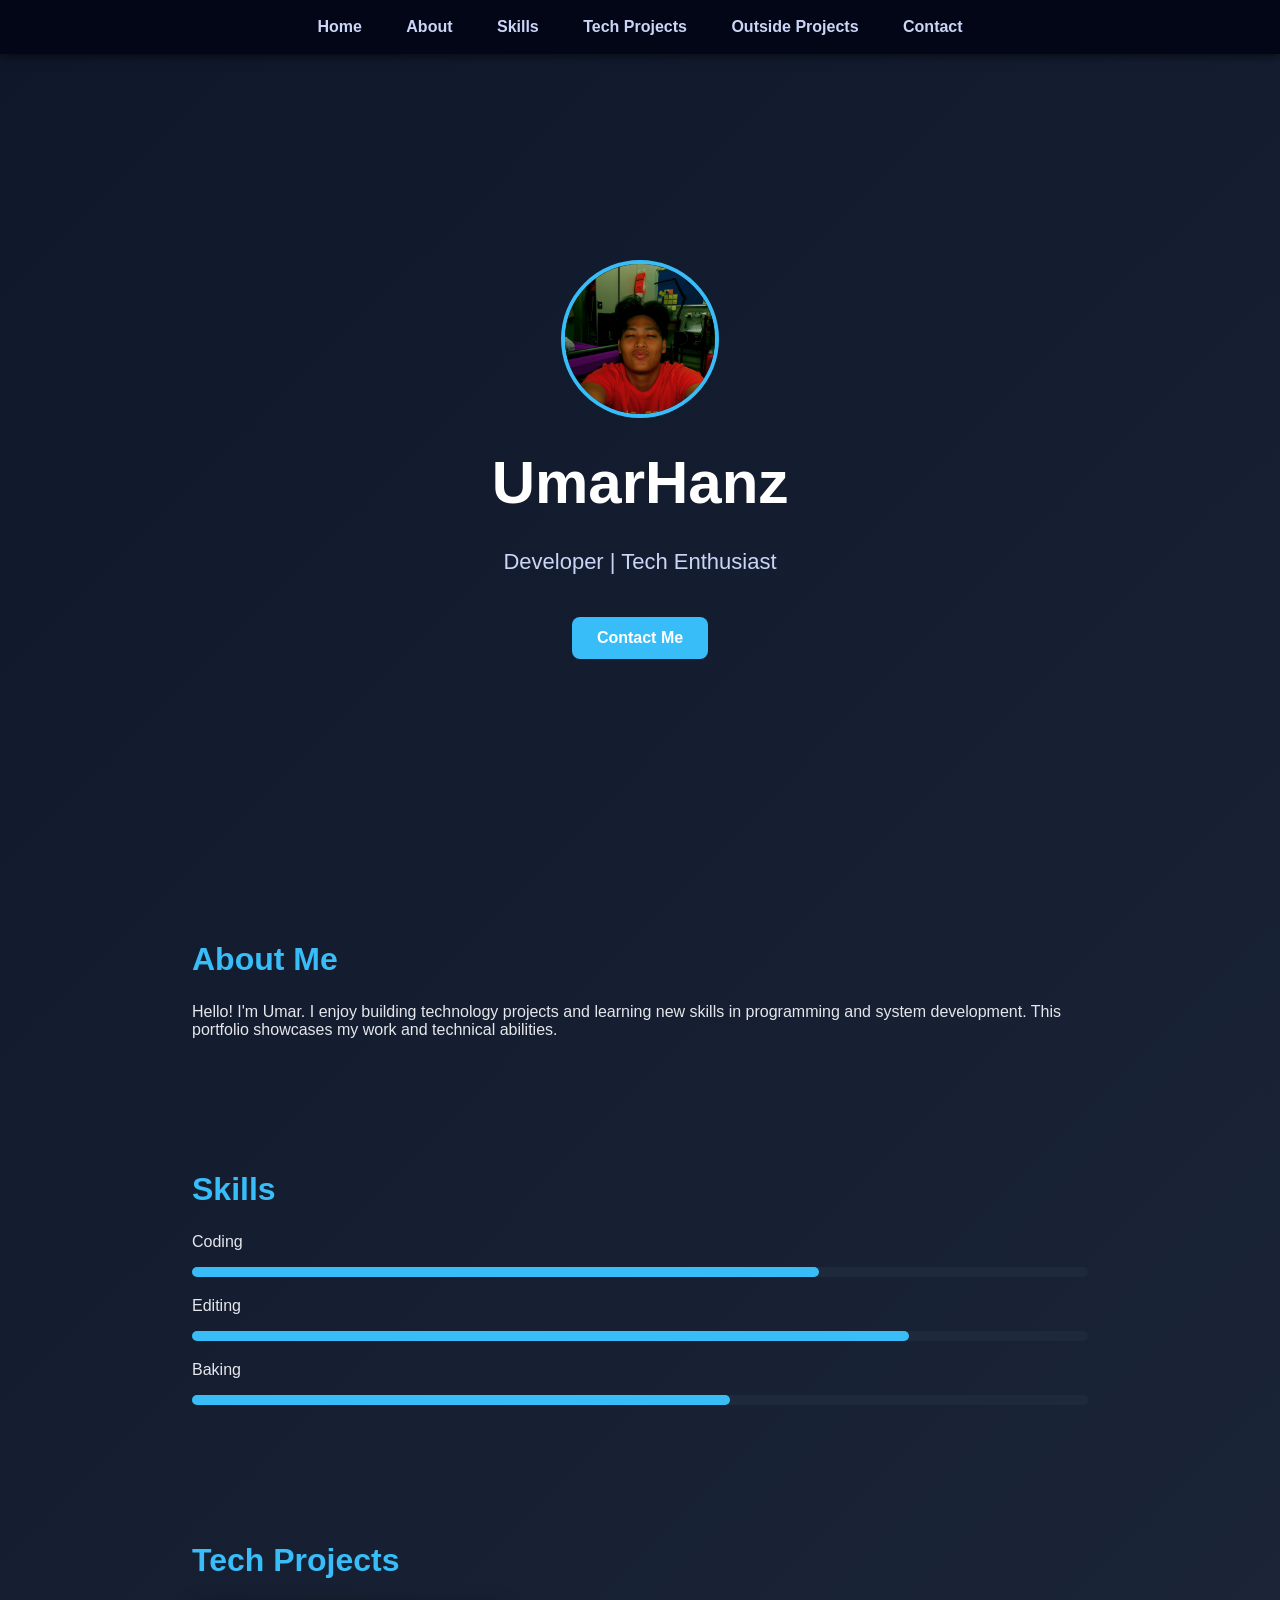
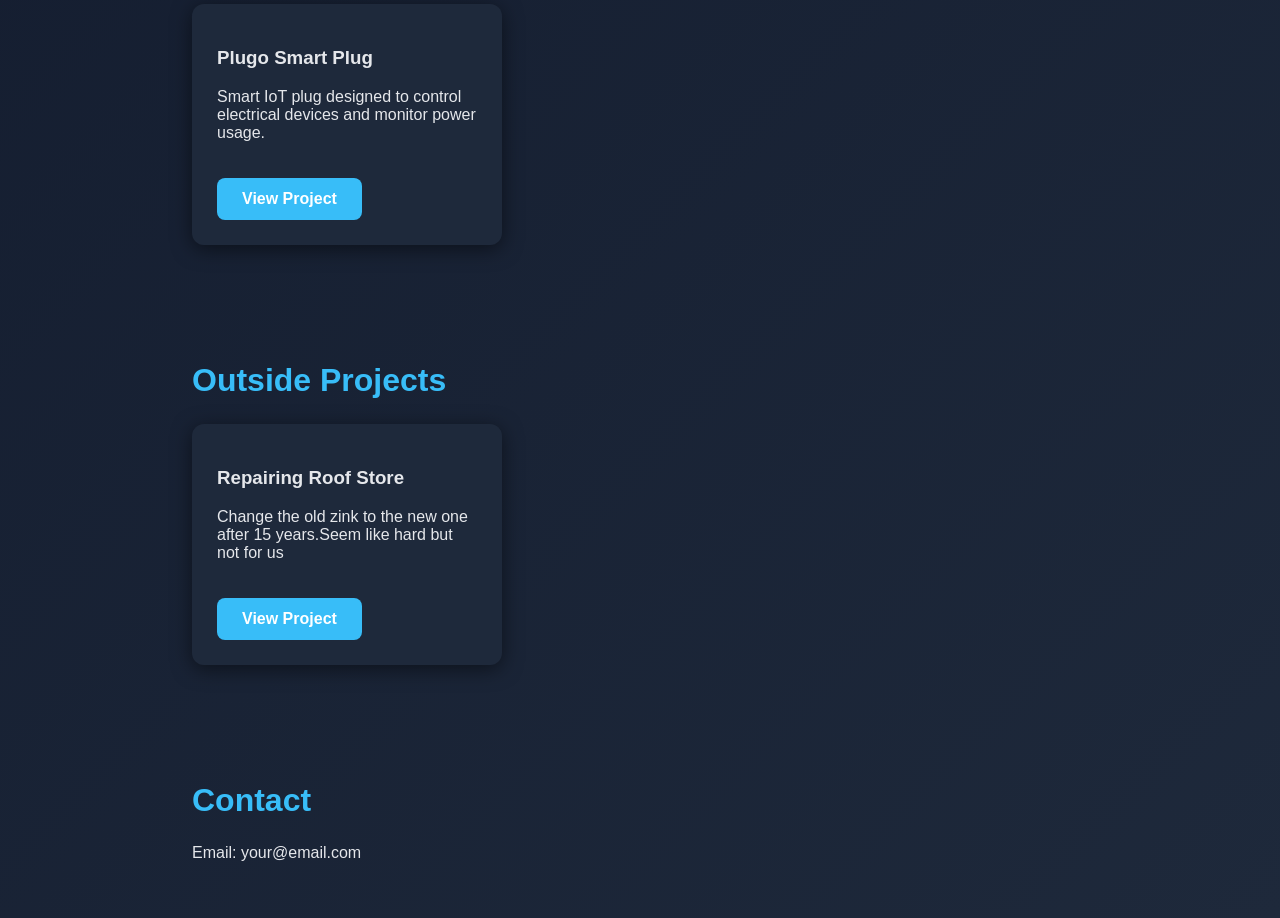
==== public/index.html @ e517ce4e "Fixed public" ====
<!DOCTYPE html>
<html>

<head>

<title>UmarHanz Portfolio</title>
<link rel="stylesheet" href="style.css">

</head>

<body>

<nav>
<a href="#home">Home</a>
<a href="#about">About</a>
<a href="#skills">Skills</a>
<a href="#tech-projects">Tech Projects</a>
<a href="#outside-projects">Outside Projects</a>
<a href="#contact">Contact</a>
</nav>


<header id="home">

<img src="profile1.jpg" class="profile-pic">

<h1>UmarHanz</h1>

<p>Developer | Tech Enthusiast</p>

<a href="#contact" class="btn">Contact Me</a>

</header>


<section id="about">

<h2>About Me</h2>

<p>
Hello! I'm Umar. I enjoy building technology projects and learning new skills in programming and system development. This portfolio showcases my work and technical abilities.
</p>

</section>


<section id="skills">

<h2>Skills</h2>

<p>Coding</p>
<div class="skill-bar">
<div class="skill-level" style="width:70%"></div>
</div>

<p>Editing</p>
<div class="skill-bar">
<div class="skill-level" style="width:80%"></div>
</div>

<p>Baking</p>
<div class="skill-bar">
<div class="skill-level" style="width:60%"></div>
</div>

</section>


<section id="tech-projects">

<h2>Tech Projects</h2>

<div class="projects-container">

<div class="project-card">

<h3>Plugo Smart Plug</h3>

<p>Smart IoT plug designed to control electrical devices and monitor power usage.</p>

<a href="techproject1.html" class="btn">View Project</a>

</section>

<section id="outside-projects">

<h2>Outside Projects</h2>

<div class="projects-container">

<div class="project-card">

<h3>Repairing Roof Store</h3>

<p>Change the old zink to the new one after 15 years.Seem like hard but not for us</p>

<a href="outsideproject1.html" class="btn">View Project</a>

</div>

</div>

</section>


<section id="contact">

<h2>Contact</h2>

<p>Email: your@email.com</p>

</section>

</body>

</html>
---- public/style.css ----
```css
/* Smooth scrolling */

html{
scroll-behavior:smooth;
}

/* General layout */

body{
margin:0;
font-family:Arial, Helvetica, sans-serif;
background: linear-gradient(135deg, #0f172a, #1e293b);
color:#e5e7eb;
overflow-x:hidden;
}

/* Floating background */

.bg-animation{
position:fixed;
top:0;
left:0;
width:100%;
height:100%;
overflow:hidden;
z-index:-1;
}

.bg-animation span{
position:absolute;
display:block;
width:200px;
height:200px;
background:rgba(56,189,248,0.08);
border-radius:50%;
animation:float 20s linear infinite;
}

@keyframes float{
0%{
transform:translateY(0) rotate(0deg);
}
100%{
transform:translateY(-1000px) rotate(360deg);
}
}

/* Navigation */

nav{
background:#020617;
padding:18px;
position:sticky;
top:0;
text-align:center;
box-shadow:0 2px 10px rgba(0,0,0,0.6);
}

nav a{
margin:20px;
text-decoration:none;
color:#cbd5f5;
font-weight:bold;
font-size:16px;
}

nav a:hover{
color:#38bdf8;
}

/* Hero Section (NO IMAGE NOW) */

header{
height:90vh;
display:flex;
flex-direction:column;
justify-content:center;
align-items:center;
text-align:center;
color:white;
}

/* Profile image */

.profile-pic{
width:150px;
height:150px;
border-radius:50%;
object-fit:cover;
border:4px solid #38bdf8;
margin-bottom:20px;
}

/* Title */

header h1{
font-size:60px;
margin:10px;
}

header p{
font-size:22px;
color:#cbd5f5;
}

/* Buttons */

.btn{
display:inline-block;
margin-top:20px;
padding:12px 25px;
background:#38bdf8;
color:white;
text-decoration:none;
border-radius:8px;
font-weight:bold;
transition:0.3s;
}

.btn:hover{
background:#0284c7;
transform:translateY(-2px);
}

/* Sections */

section{
padding:40px 15%;
margin-top:10px;
}

/* Section titles */

h2{
margin-bottom:25px;
font-size:32px;
color:#38bdf8;
}

/* Skills */

.skill-bar{
background:#1e293b;
height:10px;
border-radius:5px;
margin-bottom:20px;
}

.skill-level{
background:#38bdf8;
height:10px;
border-radius:5px;
}

/* Project container */

.projects-container{
display:flex;
gap:20px;
flex-wrap:wrap;
}

/* Project cards */

.project-card{
background:#1e293b;
padding:25px;
border-radius:12px;
width:260px;
box-shadow:0 4px 20px rgba(0,0,0,0.5);
transition:0.3s;
}

.project-card:hover{
transform:translateY(-8px);
box-shadow:0 8px 30px rgba(0,0,0,0.7);
}

/* Gallery */

.gallery-container{
display:grid;
grid-template-columns:repeat(auto-fit,minmax(200px,1fr));
gap:20px;
}

.gallery-container img{
width:100%;
border-radius:10px;
box-shadow:0 4px 20px rgba(0,0,0,0.5);
transition:0.3s;
}

.gallery-container img:hover{
transform:scale(1.05);
}

/* Footer */

footer{
text-align:center;
padding:30px;
background:#020617;
color:#94a3b8;
margin-top:40px;
}
```
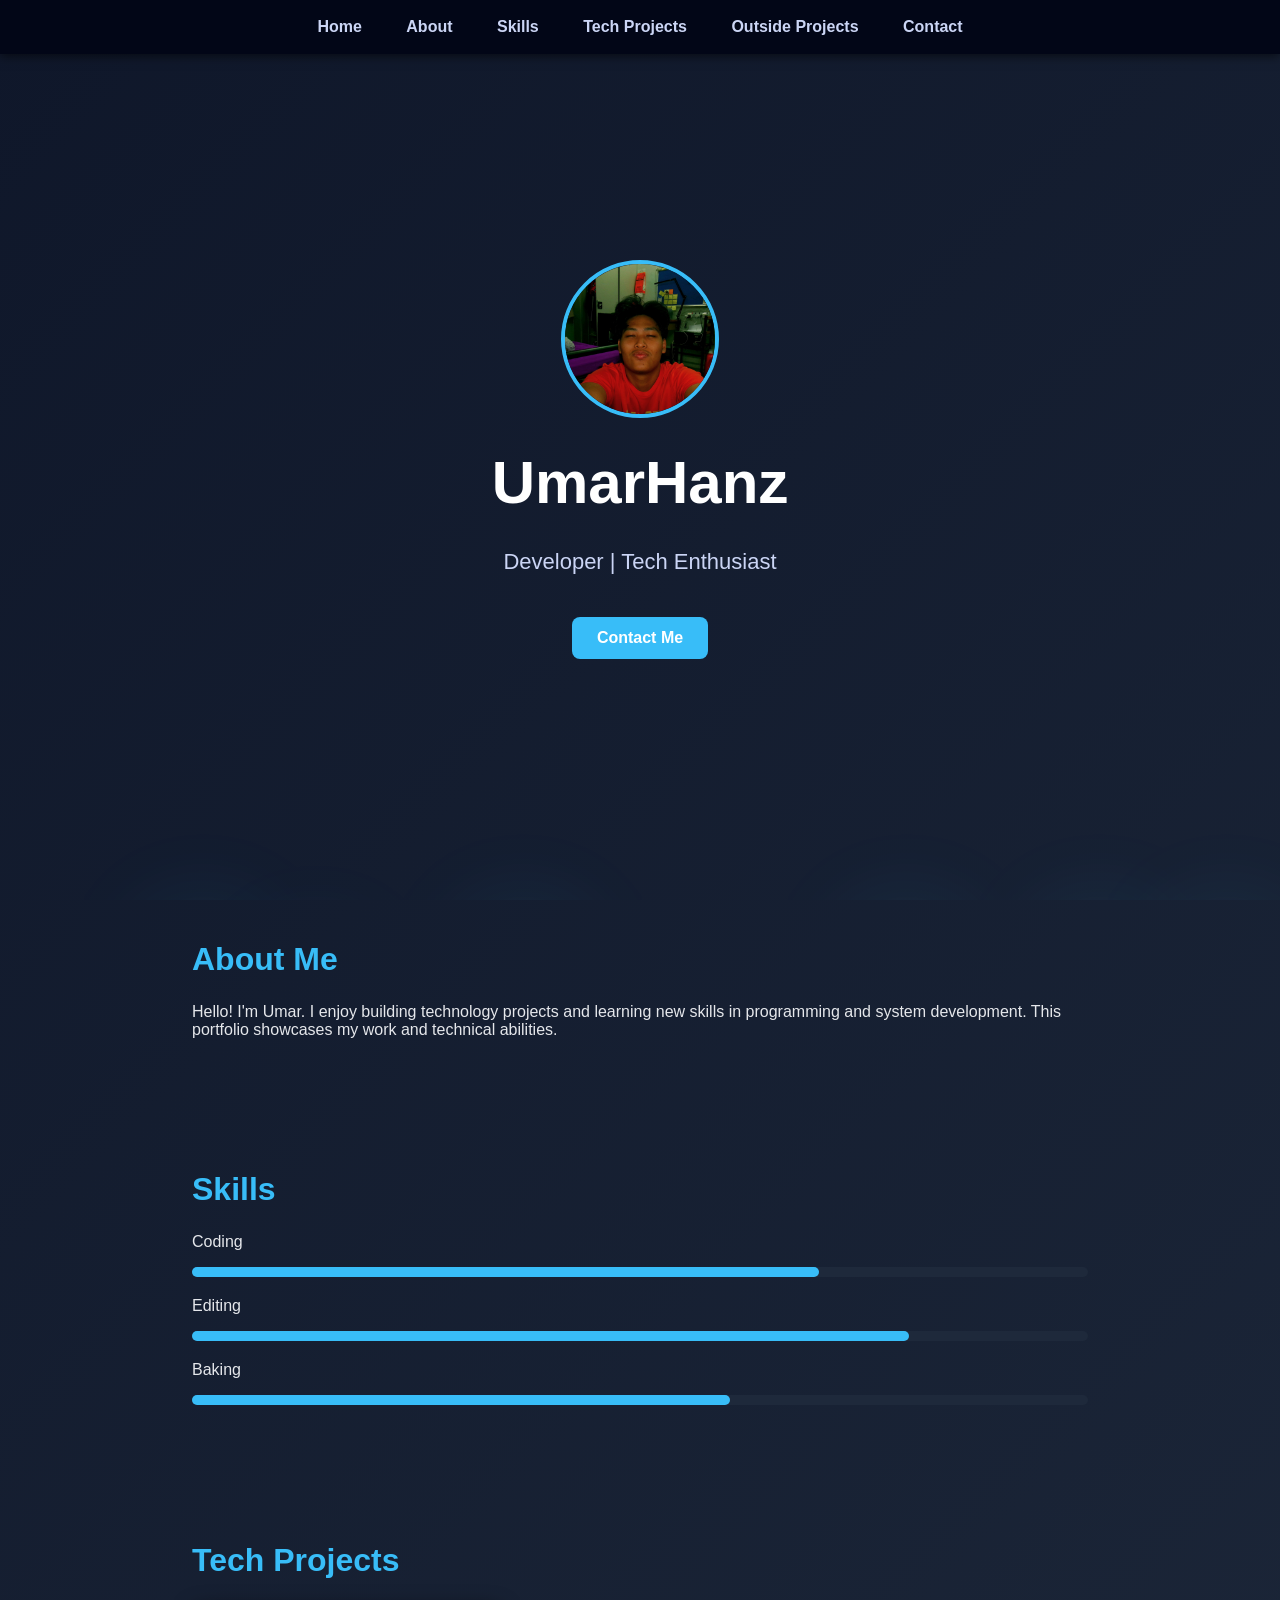
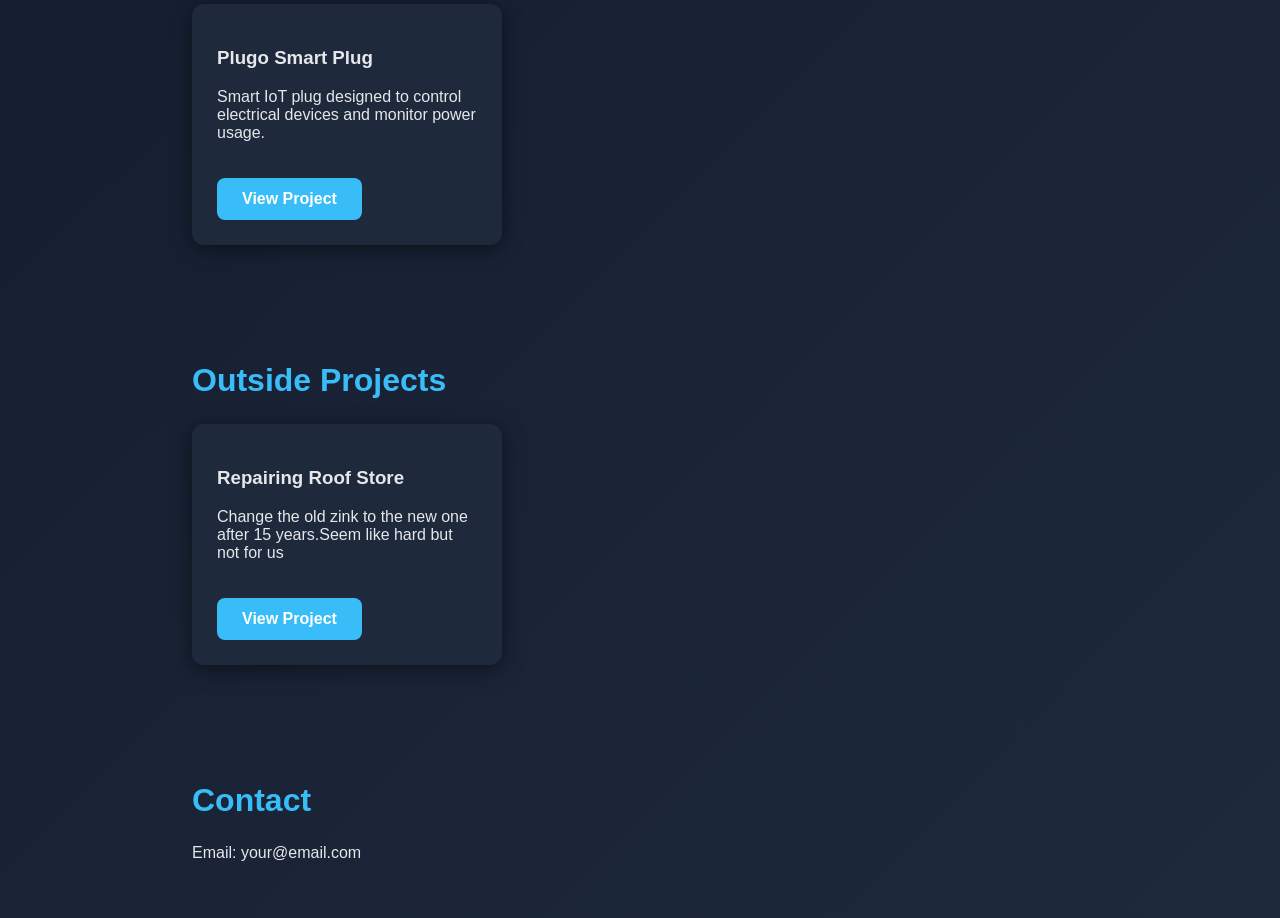
==== commit 69e5a884: "updated" ====
--- a/public/index.html
+++ b/public/index.html
@@ -9,6 +9,15 @@
 </head>
 
 <body>
+    <div class="bg-animation">
+        <span style="left:10%; animation-delay:0s;"></span>
+        <span style="left:20%; animation-delay:5s; width:120px; height:120px;"></span>
+        <span style="left:35%; animation-delay:2s;"></span>
+        <span style="left:50%; animation-delay:7s; width:80px; height:80px;"></span>
+        <span style="left:65%; animation-delay:3s;"></span>
+        <span style="left:80%; animation-delay:6s; width:150px; height:150px;"></span>
+        <span style="left:90%; animation-delay:1s;"></span>
+      </div>
 
 <nav>
 <a href="#home">Home</a>
--- a/public/style.css
+++ b/public/style.css
@@ -28,23 +28,30 @@
 }
 
 .bg-animation span{
-position:absolute;
-display:block;
-width:200px;
-height:200px;
-background:rgba(56,189,248,0.08);
-border-radius:50%;
-animation:float 20s linear infinite;
-}
-
-@keyframes float{
-0%{
-transform:translateY(0) rotate(0deg);
-}
-100%{
-transform:translateY(-1000px) rotate(360deg);
-}
-}
+    position:absolute;
+    bottom:-150px;
+    display:block;
+    width:150px;
+    height:150px;
+    background:rgba(56,189,248,0.08);
+    border-radius:50%;
+    animation:floatUp 25s linear infinite;
+    filter: blur(40px);
+    }
+    
+@keyframes floatUp{
+    0%{
+    transform:translateY(0) scale(1) rotate(0deg);
+    opacity:0;
+    }
+    10%{
+    opacity:1;
+    }
+    100%{
+    transform:translateY(-1200px) scale(1.3) rotate(360deg);
+    opacity:0;
+    }
+    }
 
 /* Navigation */
 
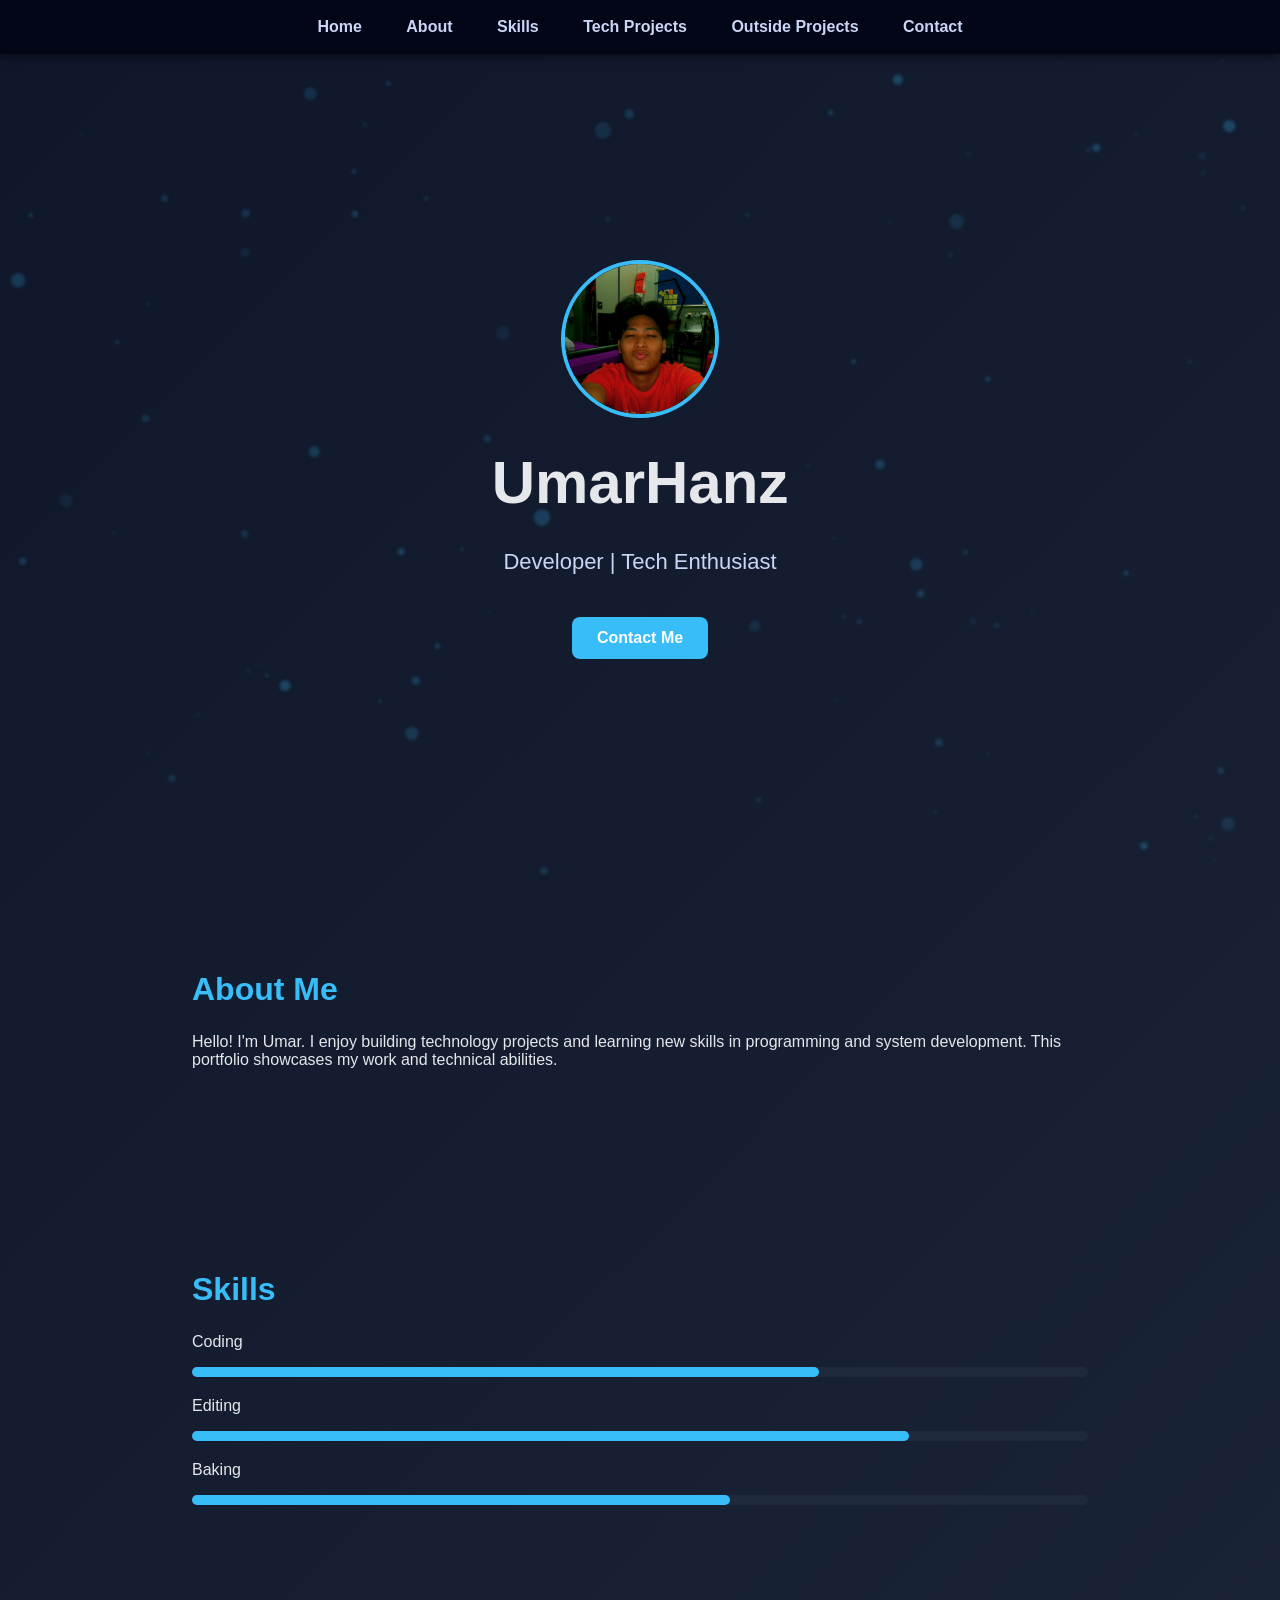
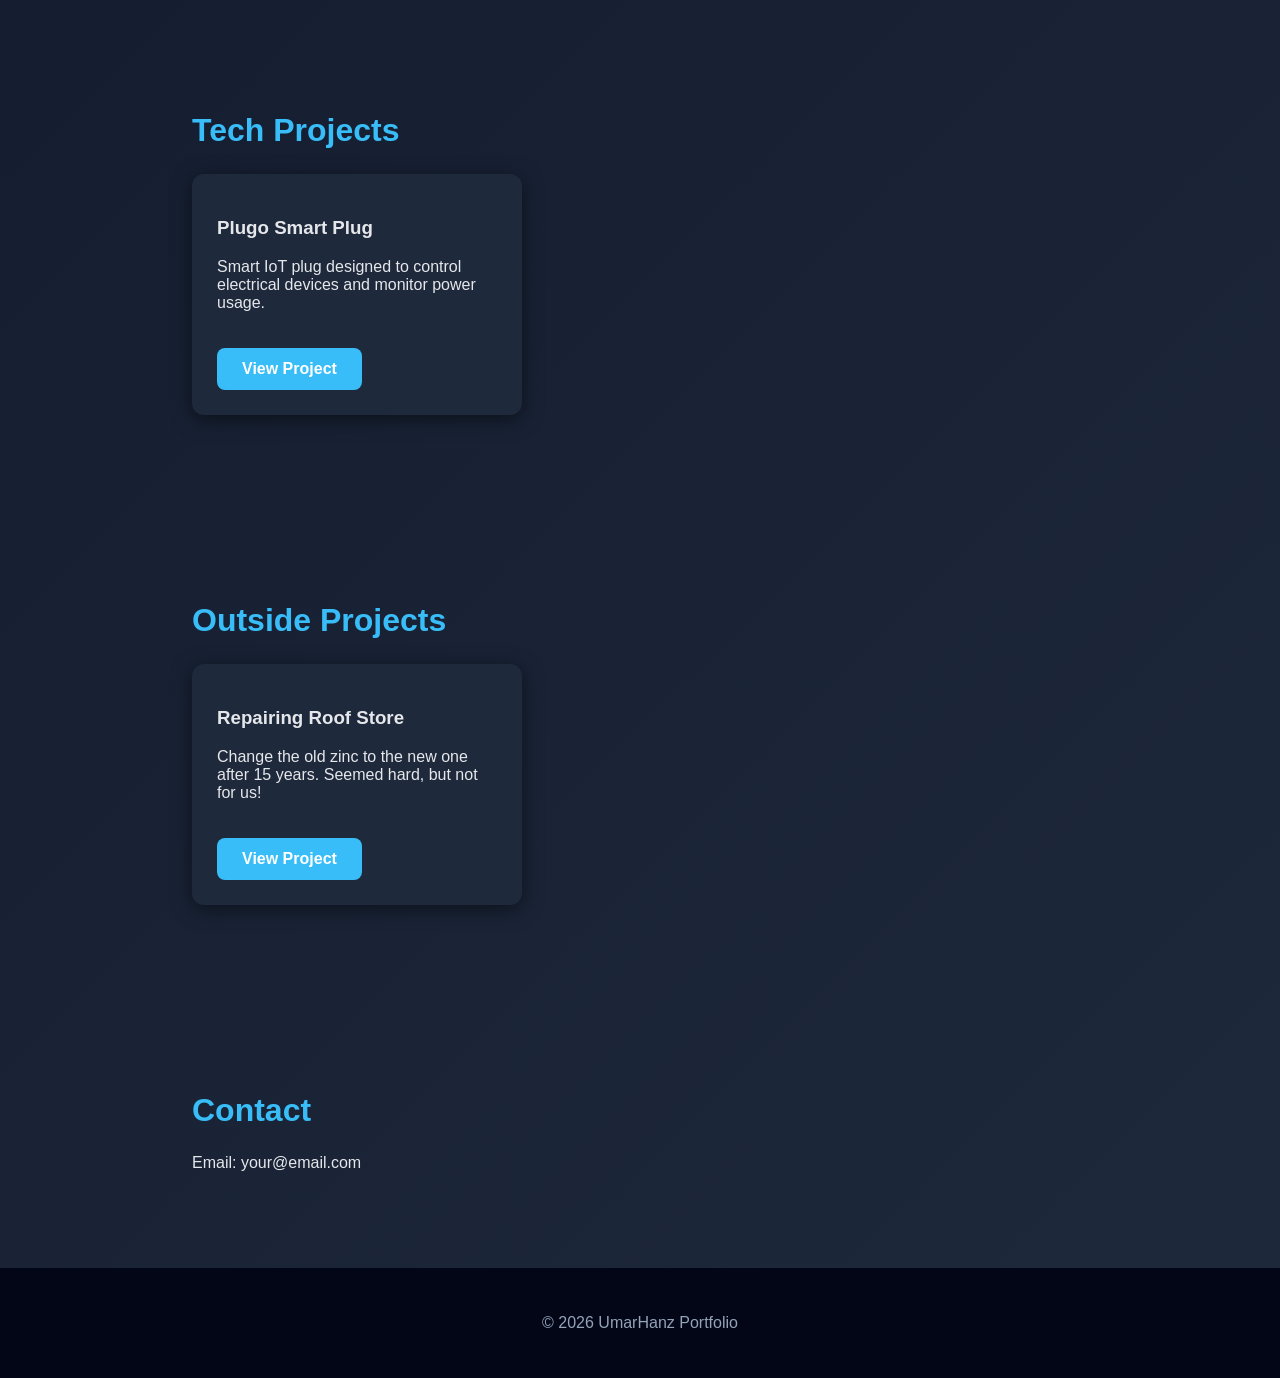
==== commit f5039ac4: "random" ====
--- a/public/index.html
+++ b/public/index.html
@@ -1,125 +1,139 @@
 <!DOCTYPE html>
-<html>
+<html lang="en">
+<head>
+    <meta charset="UTF-8">
+    <meta name="viewport" content="width=device-width, initial-scale=1.0">
+    <title>UmarHanz Portfolio</title>
+    <link rel="stylesheet" href="style.css">
+</head>
+<body class="dark-theme"> <canvas id="particleCanvas"></canvas>
 
-<head>
+    <nav>
+        <a href="#home">Home</a>
+        <a href="#about">About</a>
+        <a href="#skills">Skills</a>
+        <a href="#tech-projects">Tech Projects</a>
+        <a href="#outside-projects">Outside Projects</a>
+        <a href="#contact">Contact</a>
+    </nav>
 
-<title>UmarHanz Portfolio</title>
-<link rel="stylesheet" href="style.css">
+    <header id="home">
+        <img src="profile1.jpg" class="profile-pic" alt="Profile Picture">
+        <h1>UmarHanz</h1>
+        <p>Developer | Tech Enthusiast</p>
+        <a href="#contact" class="btn">Contact Me</a>
+    </header>
 
-</head>
+    <section id="about">
+        <h2>About Me</h2>
+        <p>
+            Hello! I'm Umar. I enjoy building technology projects and learning new skills in programming and system development. This portfolio showcases my work and technical abilities.
+        </p>
+    </section>
 
-<body>
-    <div class="bg-animation">
-        <span style="left:10%; animation-delay:0s;"></span>
-        <span style="left:20%; animation-delay:5s; width:120px; height:120px;"></span>
-        <span style="left:35%; animation-delay:2s;"></span>
-        <span style="left:50%; animation-delay:7s; width:80px; height:80px;"></span>
-        <span style="left:65%; animation-delay:3s;"></span>
-        <span style="left:80%; animation-delay:6s; width:150px; height:150px;"></span>
-        <span style="left:90%; animation-delay:1s;"></span>
-      </div>
+    <section id="skills">
+        <h2>Skills</h2>
+        <p>Coding</p>
+        <div class="skill-bar">
+            <div class="skill-level" style="width:70%"></div>
+        </div>
+        <p>Editing</p>
+        <div class="skill-bar">
+            <div class="skill-level" style="width:80%"></div>
+        </div>
+        <p>Baking</p>
+        <div class="skill-bar">
+            <div class="skill-level" style="width:60%"></div>
+        </div>
+    </section>
 
-<nav>
-<a href="#home">Home</a>
-<a href="#about">About</a>
-<a href="#skills">Skills</a>
-<a href="#tech-projects">Tech Projects</a>
-<a href="#outside-projects">Outside Projects</a>
-<a href="#contact">Contact</a>
-</nav>
+    <section id="tech-projects">
+        <h2>Tech Projects</h2>
+        <div class="projects-container">
+            <div class="project-card">
+                <h3>Plugo Smart Plug</h3>
+                <p>Smart IoT plug designed to control electrical devices and monitor power usage.</p>
+                <a href="techproject1.html" class="btn">View Project</a>
+            </div>
+        </div>
+    </section>
 
+    <section id="outside-projects">
+        <h2>Outside Projects</h2>
+        <div class="projects-container">
+            <div class="project-card">
+                <h3>Repairing Roof Store</h3>
+                <p>Change the old zinc to the new one after 15 years. Seemed hard, but not for us!</p>
+                <a href="outsideproject1.html" class="btn">View Project</a>
+            </div>
+        </div>
+    </section>
 
-<header id="home">
+    <section id="contact">
+        <h2>Contact</h2>
+        <p>Email: your@email.com</p>
+    </section>
 
-<img src="profile1.jpg" class="profile-pic">
+    <footer>
+        <p>&copy; 2026 UmarHanz Portfolio</p>
+    </footer>
 
-<h1>UmarHanz</h1>
-
-<p>Developer | Tech Enthusiast</p>
-
-<a href="#contact" class="btn">Contact Me</a>
-
-</header>
-
-
-<section id="about">
-
-<h2>About Me</h2>
-
-<p>
-Hello! I'm Umar. I enjoy building technology projects and learning new skills in programming and system development. This portfolio showcases my work and technical abilities.
-</p>
-
-</section>
-
-
-<section id="skills">
-
-<h2>Skills</h2>
-
-<p>Coding</p>
-<div class="skill-bar">
-<div class="skill-level" style="width:70%"></div>
-</div>
-
-<p>Editing</p>
-<div class="skill-bar">
-<div class="skill-level" style="width:80%"></div>
-</div>
-
-<p>Baking</p>
-<div class="skill-bar">
-<div class="skill-level" style="width:60%"></div>
-</div>
-
-</section>
-
-
-<section id="tech-projects">
-
-<h2>Tech Projects</h2>
-
-<div class="projects-container">
-
-<div class="project-card">
-
-<h3>Plugo Smart Plug</h3>
-
-<p>Smart IoT plug designed to control electrical devices and monitor power usage.</p>
-
-<a href="techproject1.html" class="btn">View Project</a>
-
-</section>
-
-<section id="outside-projects">
-
-<h2>Outside Projects</h2>
-
-<div class="projects-container">
-
-<div class="project-card">
-
-<h3>Repairing Roof Store</h3>
-
-<p>Change the old zink to the new one after 15 years.Seem like hard but not for us</p>
-
-<a href="outsideproject1.html" class="btn">View Project</a>
-
-</div>
-
-</div>
-
-</section>
-
-
-<section id="contact">
-
-<h2>Contact</h2>
-
-<p>Email: your@email.com</p>
-
-</section>
-
+    <script>
+      const canvas = document.getElementById('particleCanvas');
+      const ctx = canvas.getContext('2d');
+      let particles = [];
+  
+      function init() {
+          canvas.width = window.innerWidth;
+          canvas.height = window.innerHeight;
+          particles = [];
+          
+          // Increased count slightly to account for smaller particles
+          const particleCount = 100; 
+  
+          for (let i = 0; i < particleCount; i++) {
+              // This creates a mix: most are small, some are large
+              const randomSize = Math.random() * Math.random() * 8 + 1; 
+              
+              particles.push({
+                  x: Math.random() * canvas.width,
+                  y: Math.random() * canvas.height,
+                  radius: randomSize,
+                  vx: (Math.random() - 0.5) * 0.4, // Speed X
+                  vy: (Math.random() - 0.5) * 0.4, // Speed Y
+                  opacity: Math.random() * 0.5 + 0.2 // Random transparency for depth
+              });
+          }
+      }
+  
+      function draw() {
+          ctx.clearRect(0, 0, canvas.width, canvas.height);
+          
+          particles.forEach(p => {
+              ctx.beginPath();
+              ctx.arc(p.x, p.y, p.radius, 0, Math.PI * 2);
+              
+              // Apply the blue color with the particle's unique opacity
+              ctx.fillStyle = `rgba(56, 189, 248, ${p.opacity})`;
+              ctx.fill();
+  
+              // Movement logic
+              p.x += p.vx;
+              p.y += p.vy;
+  
+              // Screen wrap-around (so they don't disappear)
+              if (p.x < -10) p.x = canvas.width + 10;
+              if (p.x > canvas.width + 10) p.x = -10;
+              if (p.y < -10) p.y = canvas.height + 10;
+              if (p.y > canvas.height + 10) p.y = -10;
+          });
+          
+          requestAnimationFrame(draw);
+      }
+  
+      window.addEventListener('resize', init);
+      init();
+      draw();
+  </script>
 </body>
-
 </html>
--- a/public/style.css
+++ b/public/style.css
@@ -1,215 +1,163 @@
-```css
 /* Smooth scrolling */
-
-html{
-scroll-behavior:smooth;
+html {
+    scroll-behavior: smooth;
 }
 
 /* General layout */
-
-body{
-margin:0;
-font-family:Arial, Helvetica, sans-serif;
-background: linear-gradient(135deg, #0f172a, #1e293b);
-color:#e5e7eb;
-overflow-x:hidden;
+body {
+    margin: 0;
+    font-family: Arial, Helvetica, sans-serif;
+    background: linear-gradient(135deg, #0f172a, #1e293b);
+    color: #e5e7eb;
+    overflow-x: hidden;
 }
 
-/* Floating background */
-
-.bg-animation{
-position:fixed;
-top:0;
-left:0;
-width:100%;
-height:100%;
-overflow:hidden;
-z-index:-1;
+/* New Particle Background Styles */
+#particleCanvas {
+    position: fixed;
+    top: 0;
+    left: 0;
+    width: 100%;
+    height: 100%;
+    z-index: -1; /* Ensures content stays on top */
+    pointer-events: none;
+    opacity: 0.65;
+    mix-blend-mode: normal;
+    filter: blur(1.2px);
+    transform: translateZ(0);
 }
 
-.bg-animation span{
-    position:absolute;
-    bottom:-150px;
-    display:block;
-    width:150px;
-    height:150px;
-    background:rgba(56,189,248,0.08);
-    border-radius:50%;
-    animation:floatUp 25s linear infinite;
-    filter: blur(40px);
-    }
-    
-@keyframes floatUp{
-    0%{
-    transform:translateY(0) scale(1) rotate(0deg);
-    opacity:0;
-    }
-    10%{
-    opacity:1;
-    }
-    100%{
-    transform:translateY(-1200px) scale(1.3) rotate(360deg);
-    opacity:0;
-    }
-    }
+body.light-theme #particleCanvas {
+    opacity: 0.75;
+    filter: blur(0.9px);
+}
+
+body.dark-theme #particleCanvas {
+    opacity: 0.38;
+    filter: blur(1.8px);
+}
 
 /* Navigation */
-
-nav{
-background:#020617;
-padding:18px;
-position:sticky;
-top:0;
-text-align:center;
-box-shadow:0 2px 10px rgba(0,0,0,0.6);
+nav {
+    background: #020617;
+    padding: 18px;
+    position: sticky;
+    top: 0;
+    text-align: center;
+    box-shadow: 0 2px 10px rgba(0,0,0,0.6);
+    z-index: 100;
 }
 
-nav a{
-margin:20px;
-text-decoration:none;
-color:#cbd5f5;
-font-weight:bold;
-font-size:16px;
+nav a {
+    margin: 0 20px;
+    text-decoration: none;
+    color: #cbd5f5;
+    font-weight: bold;
+    font-size: 16px;
 }
 
-nav a:hover{
-color:#38bdf8;
+nav a:hover {
+    color: #38bdf8;
 }
 
-/* Hero Section (NO IMAGE NOW) */
-
-header{
-height:90vh;
-display:flex;
-flex-direction:column;
-justify-content:center;
-align-items:center;
-text-align:center;
-color:white;
+/* Hero Section */
+header {
+    height: 90vh;
+    display: flex;
+    flex-direction: column;
+    justify-content: center;
+    align-items: center;
+    text-align: center;
+    position: relative;
 }
 
-/* Profile image */
-
-.profile-pic{
-width:150px;
-height:150px;
-border-radius:50%;
-object-fit:cover;
-border:4px solid #38bdf8;
-margin-bottom:20px;
+.profile-pic {
+    width: 150px;
+    height: 150px;
+    border-radius: 50%;
+    object-fit: cover;
+    border: 4px solid #38bdf8;
+    margin-bottom: 20px;
 }
 
-/* Title */
-
-header h1{
-font-size:60px;
-margin:10px;
+header h1 {
+    font-size: 60px;
+    margin: 10px;
 }
 
-header p{
-font-size:22px;
-color:#cbd5f5;
+header p {
+    font-size: 22px;
+    color: #cbd5f5;
 }
 
 /* Buttons */
-
-.btn{
-display:inline-block;
-margin-top:20px;
-padding:12px 25px;
-background:#38bdf8;
-color:white;
-text-decoration:none;
-border-radius:8px;
-font-weight:bold;
-transition:0.3s;
+.btn {
+    display: inline-block;
+    margin-top: 20px;
+    padding: 12px 25px;
+    background: #38bdf8;
+    color: white;
+    text-decoration: none;
+    border-radius: 8px;
+    font-weight: bold;
+    transition: 0.3s;
 }
 
-.btn:hover{
-background:#0284c7;
-transform:translateY(-2px);
+.btn:hover {
+    background: #0284c7;
+    transform: translateY(-2px);
 }
 
 /* Sections */
-
-section{
-padding:40px 15%;
-margin-top:10px;
+section {
+    padding: 80px 15%;
+    position: relative;
 }
 
-/* Section titles */
-
-h2{
-margin-bottom:25px;
-font-size:32px;
-color:#38bdf8;
+h2 {
+    margin-bottom: 25px;
+    font-size: 32px;
+    color: #38bdf8;
 }
 
 /* Skills */
-
-.skill-bar{
-background:#1e293b;
-height:10px;
-border-radius:5px;
-margin-bottom:20px;
+.skill-bar {
+    background: #1e293b;
+    height: 10px;
+    border-radius: 5px;
+    margin-bottom: 20px;
 }
 
-.skill-level{
-background:#38bdf8;
-height:10px;
-border-radius:5px;
+.skill-level {
+    background: #38bdf8;
+    height: 10px;
+    border-radius: 5px;
 }
 
-/* Project container */
-
-.projects-container{
-display:flex;
-gap:20px;
-flex-wrap:wrap;
+/* Projects */
+.projects-container {
+    display: flex;
+    gap: 20px;
+    flex-wrap: wrap;
 }
 
-/* Project cards */
-
-.project-card{
-background:#1e293b;
-padding:25px;
-border-radius:12px;
-width:260px;
-box-shadow:0 4px 20px rgba(0,0,0,0.5);
-transition:0.3s;
+.project-card {
+    background: #1e293b;
+    padding: 25px;
+    border-radius: 12px;
+    width: 280px;
+    box-shadow: 0 4px 20px rgba(0,0,0,0.5);
+    transition: 0.3s;
 }
 
-.project-card:hover{
-transform:translateY(-8px);
-box-shadow:0 8px 30px rgba(0,0,0,0.7);
+.project-card:hover {
+    transform: translateY(-8px);
+    box-shadow: 0 8px 30px rgba(0,0,0,0.7);
 }
 
-/* Gallery */
-
-.gallery-container{
-display:grid;
-grid-template-columns:repeat(auto-fit,minmax(200px,1fr));
-gap:20px;
-}
-
-.gallery-container img{
-width:100%;
-border-radius:10px;
-box-shadow:0 4px 20px rgba(0,0,0,0.5);
-transition:0.3s;
-}
-
-.gallery-container img:hover{
-transform:scale(1.05);
-}
-
-/* Footer */
-
-footer{
-text-align:center;
-padding:30px;
-background:#020617;
-color:#94a3b8;
-margin-top:40px;
-}
-```
+footer {
+    text-align: center;
+    padding: 30px;
+    background: #020617;
+    color: #94a3b8;
+}
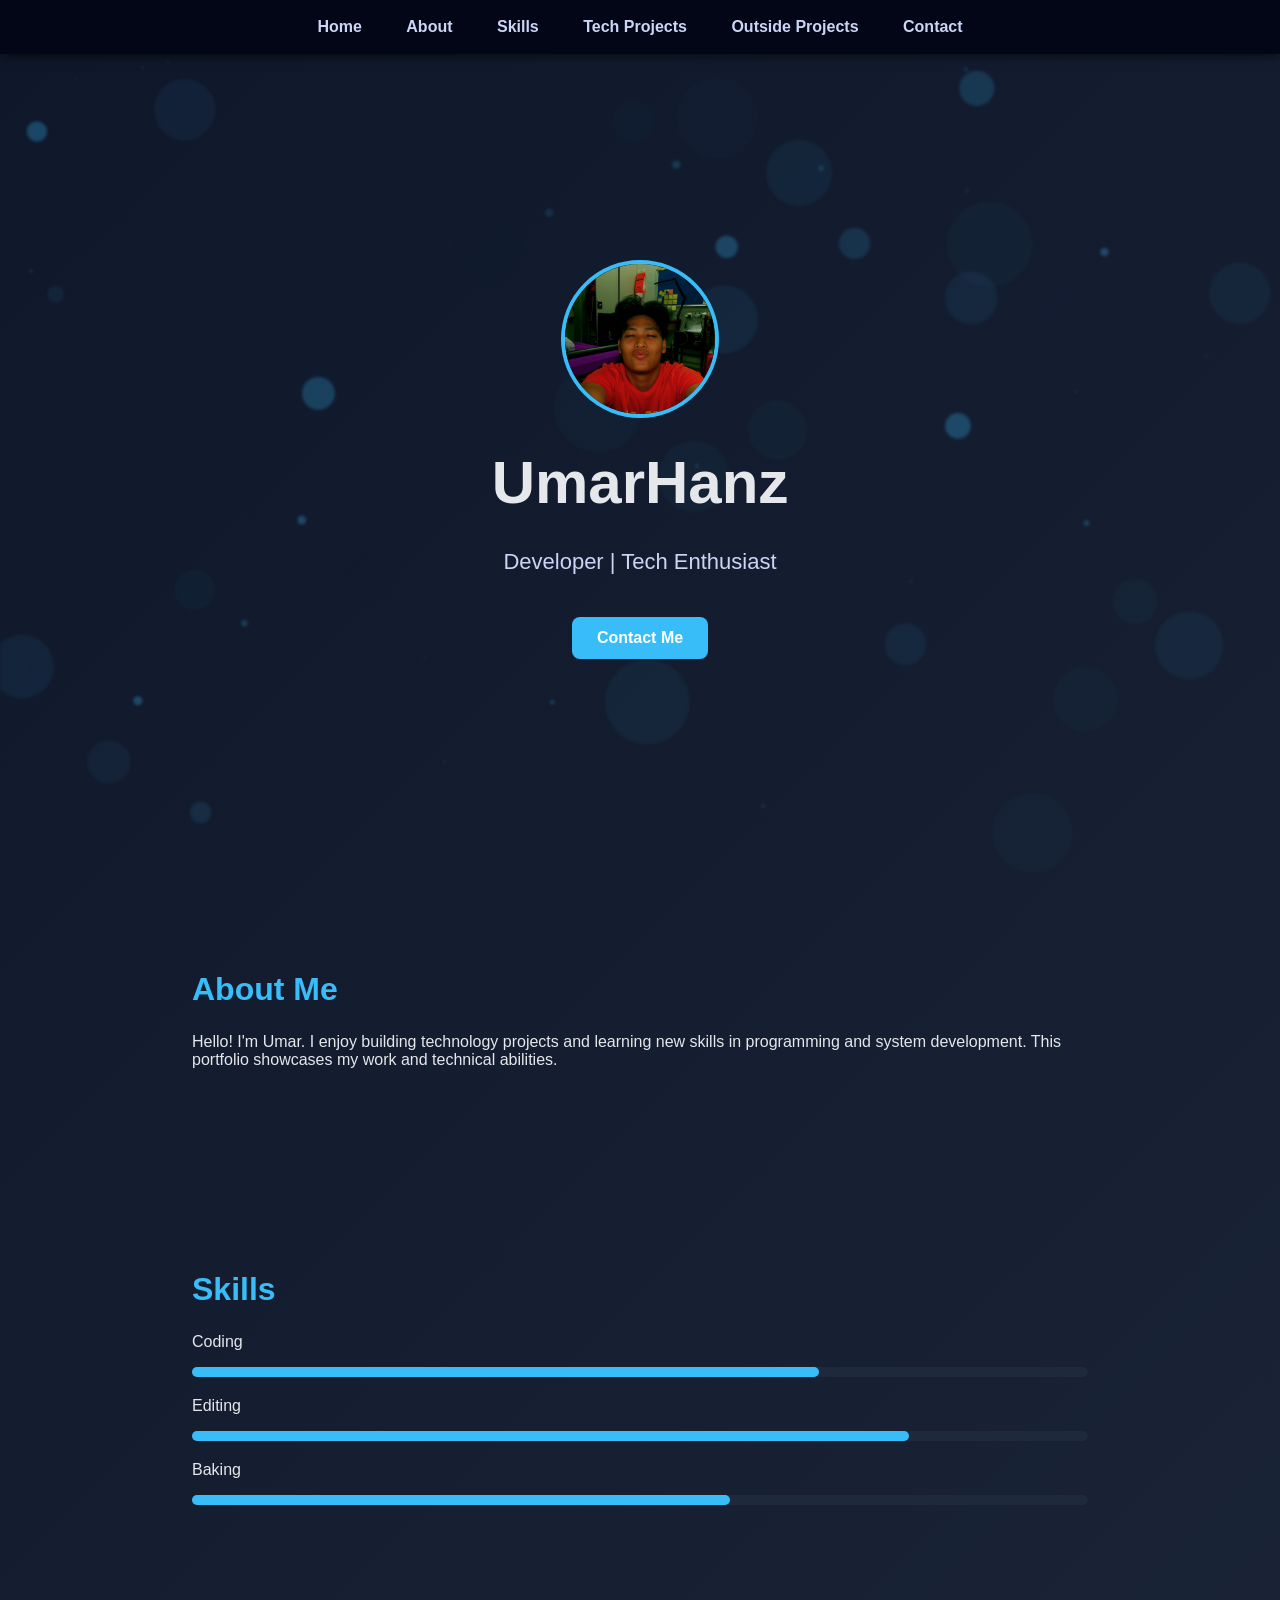
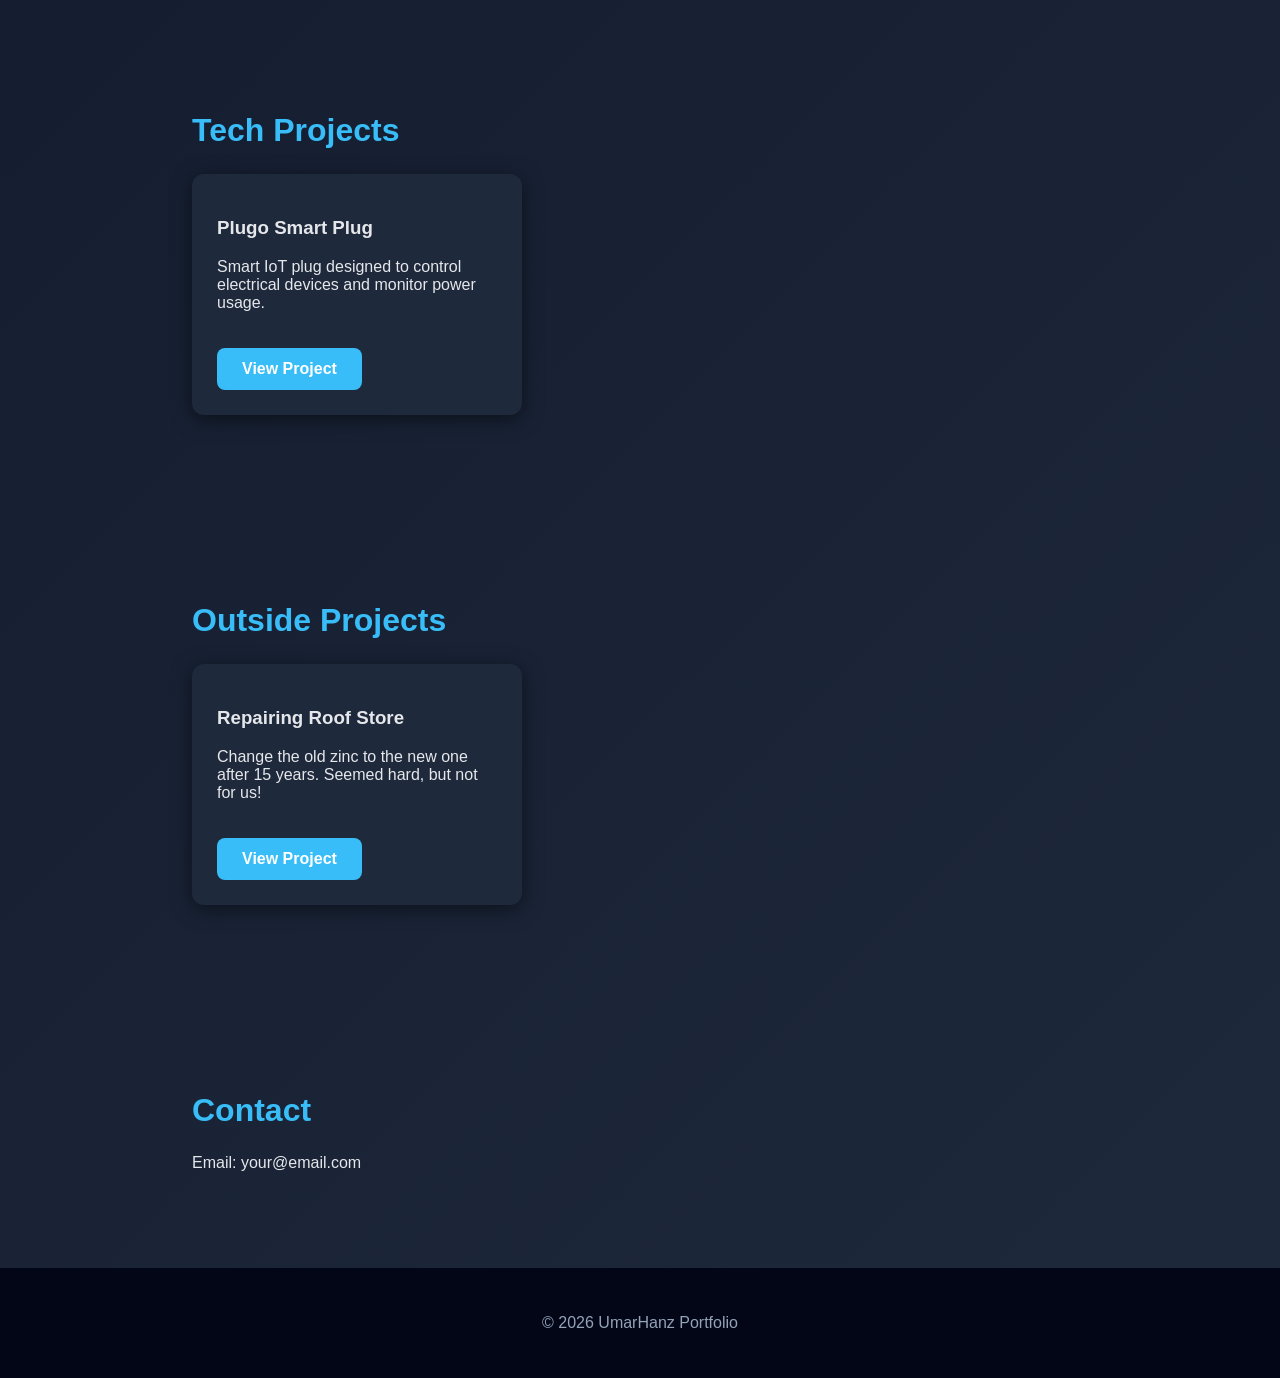
==== commit 4d6da6b8: "random2" ====
--- a/public/index.html
+++ b/public/index.html
@@ -88,20 +88,22 @@
           canvas.height = window.innerHeight;
           particles = [];
           
-          // Increased count slightly to account for smaller particles
-          const particleCount = 100; 
+          // We use slightly fewer particles because they are much larger now
+          const particleCount = 60; 
   
           for (let i = 0; i < particleCount; i++) {
-              // This creates a mix: most are small, some are large
-              const randomSize = Math.random() * Math.random() * 8 + 1; 
+              // This logic creates a few massive ones and many small ones
+              // Math.pow(x, 3) heavily biases towards small numbers but allows for big peaks
+              const randomSize = Math.pow(Math.random(), 3) * 45 + 1; 
               
               particles.push({
                   x: Math.random() * canvas.width,
                   y: Math.random() * canvas.height,
                   radius: randomSize,
-                  vx: (Math.random() - 0.5) * 0.4, // Speed X
-                  vy: (Math.random() - 0.5) * 0.4, // Speed Y
-                  opacity: Math.random() * 0.5 + 0.2 // Random transparency for depth
+                  vx: (Math.random() - 0.5) * 0.3, 
+                  vy: (Math.random() - 0.5) * 0.3,
+                  // Large particles get lower opacity so they look like "glows"
+                  opacity: randomSize > 20 ? Math.random() * 0.2 : Math.random() * 0.6 + 0.2
               });
           }
       }
@@ -113,19 +115,18 @@
               ctx.beginPath();
               ctx.arc(p.x, p.y, p.radius, 0, Math.PI * 2);
               
-              // Apply the blue color with the particle's unique opacity
+              // Using your theme color #38bdf8
               ctx.fillStyle = `rgba(56, 189, 248, ${p.opacity})`;
               ctx.fill();
   
-              // Movement logic
               p.x += p.vx;
               p.y += p.vy;
   
-              // Screen wrap-around (so they don't disappear)
-              if (p.x < -10) p.x = canvas.width + 10;
-              if (p.x > canvas.width + 10) p.x = -10;
-              if (p.y < -10) p.y = canvas.height + 10;
-              if (p.y > canvas.height + 10) p.y = -10;
+              // Wrap around edges including the radius so they don't pop out of existence
+              if (p.x < -p.radius) p.x = canvas.width + p.radius;
+              if (p.x > canvas.width + p.radius) p.x = -p.radius;
+              if (p.y < -p.radius) p.y = canvas.height + p.radius;
+              if (p.y > canvas.height + p.radius) p.y = -p.radius;
           });
           
           requestAnimationFrame(draw);
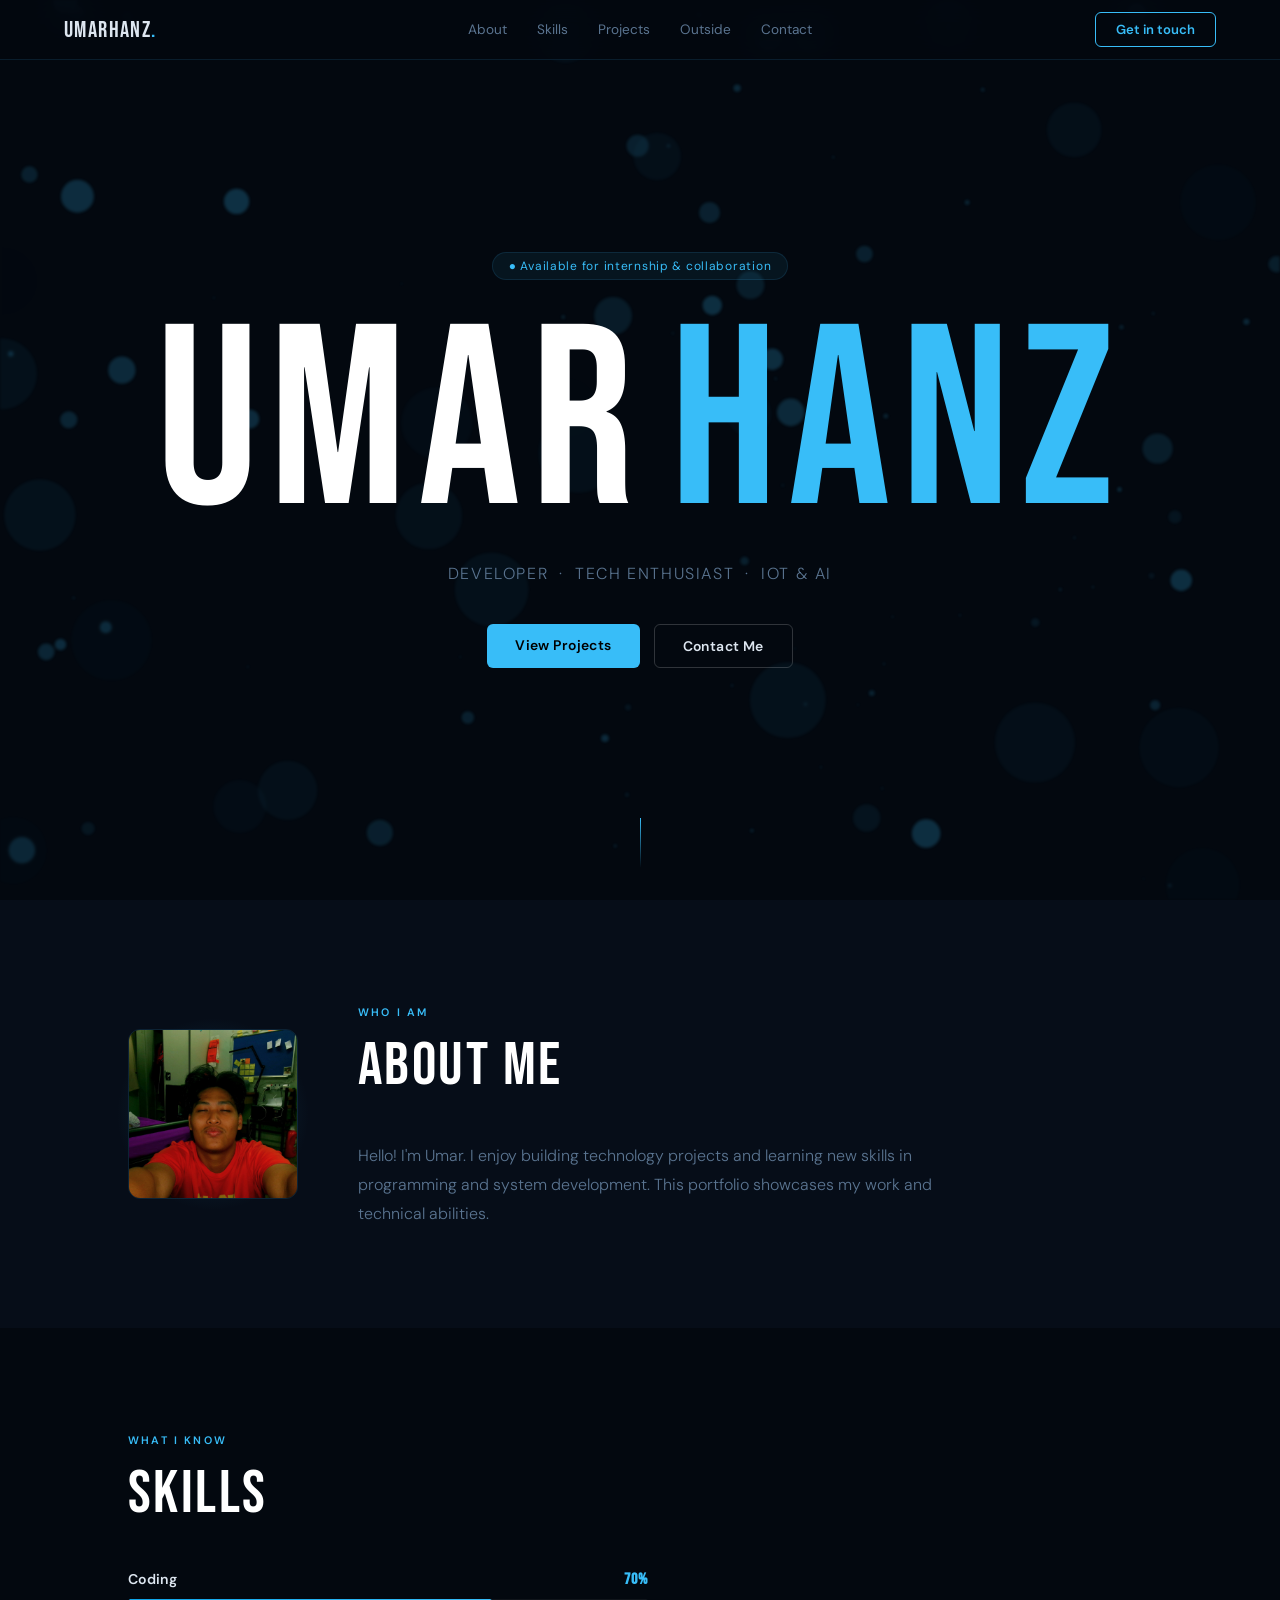
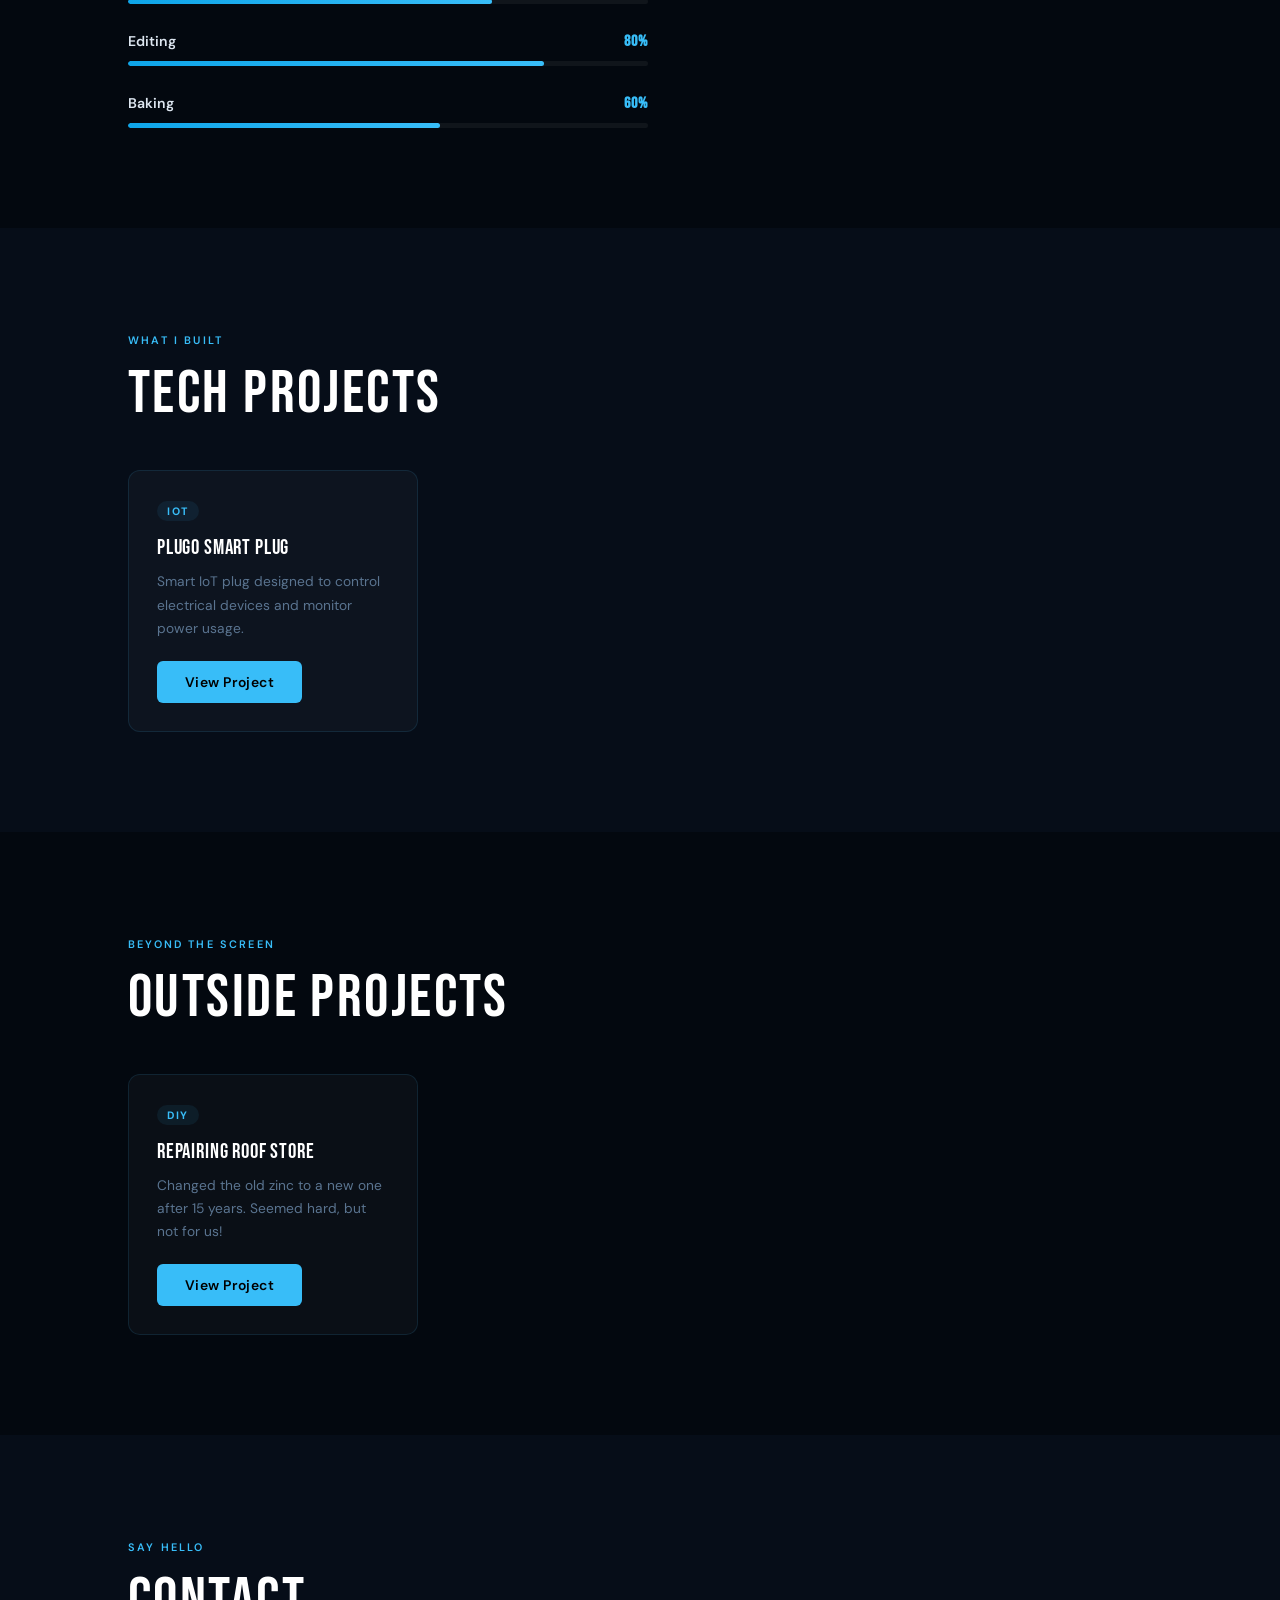
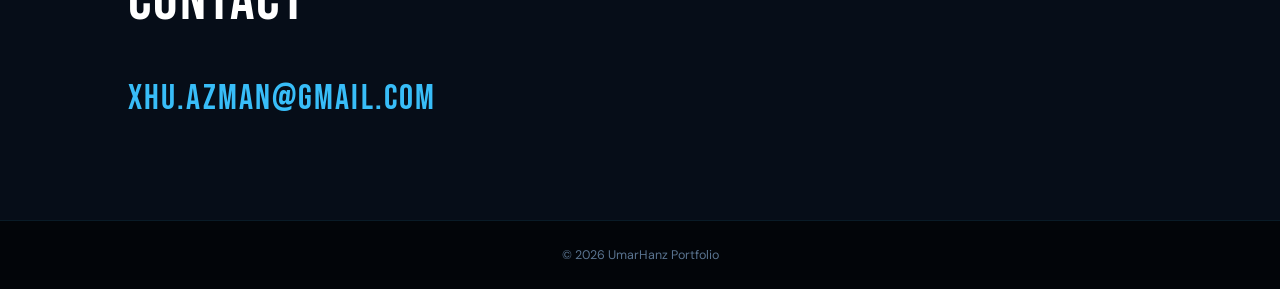
==== commit 5a827222: "updated" ====
--- a/public/index.html
+++ b/public/index.html
@@ -4,137 +4,185 @@
     <meta charset="UTF-8">
     <meta name="viewport" content="width=device-width, initial-scale=1.0">
     <title>UmarHanz Portfolio</title>
+    <link rel="preconnect" href="https://fonts.googleapis.com">
+    <link rel="preconnect" href="https://fonts.gstatic.com" crossorigin>
+    <link href="https://fonts.googleapis.com/css2?family=Bebas+Neue&family=DM+Sans:wght@300;400;600&display=swap" rel="stylesheet">
     <link rel="stylesheet" href="style.css">
 </head>
-<body class="dark-theme"> <canvas id="particleCanvas"></canvas>
+<body class="dark-theme">
+    <canvas id="particleCanvas"></canvas>
 
+    <!-- NAV -->
     <nav>
-        <a href="#home">Home</a>
-        <a href="#about">About</a>
-        <a href="#skills">Skills</a>
-        <a href="#tech-projects">Tech Projects</a>
-        <a href="#outside-projects">Outside Projects</a>
-        <a href="#contact">Contact</a>
+        <span class="nav-logo">UmarHanz<span class="dot">.</span></span>
+        <div class="nav-links">
+            <a href="#about">About</a>
+            <a href="#skills">Skills</a>
+            <a href="#tech-projects">Projects</a>
+            <a href="#outside-projects">Outside</a>
+            <a href="#contact">Contact</a>
+        </div>
+        <a href="#contact" class="nav-cta">Get in touch</a>
     </nav>
 
+    <!-- HERO -->
     <header id="home">
-        <img src="profile1.jpg" class="profile-pic" alt="Profile Picture">
-        <h1>UmarHanz</h1>
-        <p>Developer | Tech Enthusiast</p>
-        <a href="#contact" class="btn">Contact Me</a>
+        <div class="hero-badge">● Available for internship &amp; collaboration</div>
+        <h1 class="hero-name">
+            <span class="line">Umar</span><span class="line accent">Hanz</span>
+        </h1>
+        <p class="hero-sub">Developer &nbsp;·&nbsp; Tech Enthusiast &nbsp;·&nbsp; IoT &amp; AI</p>
+        <div class="hero-btns">
+            <a href="#tech-projects" class="btn btn-primary">View Projects</a>
+            <a href="#contact" class="btn btn-outline">Contact Me</a>
+        </div>
+        <div class="scroll-hint">
+            <div class="scroll-line"></div>
+        </div>
     </header>
 
+    <!-- ABOUT (photo revealed here after scroll) -->
     <section id="about">
-        <h2>About Me</h2>
-        <p>
-            Hello! I'm Umar. I enjoy building technology projects and learning new skills in programming and system development. This portfolio showcases my work and technical abilities.
-        </p>
-    </section>
-
-    <section id="skills">
-        <h2>Skills</h2>
-        <p>Coding</p>
-        <div class="skill-bar">
-            <div class="skill-level" style="width:70%"></div>
-        </div>
-        <p>Editing</p>
-        <div class="skill-bar">
-            <div class="skill-level" style="width:80%"></div>
-        </div>
-        <p>Baking</p>
-        <div class="skill-bar">
-            <div class="skill-level" style="width:60%"></div>
-        </div>
-    </section>
-
-    <section id="tech-projects">
-        <h2>Tech Projects</h2>
-        <div class="projects-container">
-            <div class="project-card">
-                <h3>Plugo Smart Plug</h3>
-                <p>Smart IoT plug designed to control electrical devices and monitor power usage.</p>
-                <a href="techproject1.html" class="btn">View Project</a>
+        <div class="about-inner">
+            <div class="about-photo-wrap reveal-photo">
+                <img src="profile1.jpg" class="profile-pic" alt="Umar's Photo">
+                <div class="photo-glow"></div>
+            </div>
+            <div class="about-text">
+                <span class="section-tag">Who I am</span>
+                <h2>About Me</h2>
+                <p>
+                    Hello! I'm Umar. I enjoy building technology projects and learning new skills in programming and system development. This portfolio showcases my work and technical abilities.
+                </p>
             </div>
         </div>
     </section>
 
-    <section id="outside-projects">
-        <h2>Outside Projects</h2>
-        <div class="projects-container">
-            <div class="project-card">
-                <h3>Repairing Roof Store</h3>
-                <p>Change the old zinc to the new one after 15 years. Seemed hard, but not for us!</p>
-                <a href="outsideproject1.html" class="btn">View Project</a>
+    <!-- SKILLS -->
+    <section id="skills">
+        <span class="section-tag">What I know</span>
+        <h2>Skills</h2>
+        <div class="skills-list">
+            <div class="skill-item">
+                <div class="skill-header"><span>Coding</span><span class="skill-pct">70%</span></div>
+                <div class="skill-bar"><div class="skill-level" style="width:70%"></div></div>
+            </div>
+            <div class="skill-item">
+                <div class="skill-header"><span>Editing</span><span class="skill-pct">80%</span></div>
+                <div class="skill-bar"><div class="skill-level" style="width:80%"></div></div>
+            </div>
+            <div class="skill-item">
+                <div class="skill-header"><span>Baking</span><span class="skill-pct">60%</span></div>
+                <div class="skill-bar"><div class="skill-level" style="width:60%"></div></div>
             </div>
         </div>
     </section>
 
+    <!-- TECH PROJECTS -->
+    <section id="tech-projects">
+        <span class="section-tag">What I built</span>
+        <h2>Tech Projects</h2>
+        <div class="projects-container">
+            <div class="project-card">
+                <div class="card-tag">IoT</div>
+                <h3>Plugo Smart Plug</h3>
+                <p>Smart IoT plug designed to control electrical devices and monitor power usage.</p>
+                <a href="techproject1.html" class="btn btn-primary">View Project</a>
+            </div>
+        </div>
+    </section>
+
+    <!-- OUTSIDE PROJECTS -->
+    <section id="outside-projects">
+        <span class="section-tag">Beyond the screen</span>
+        <h2>Outside Projects</h2>
+        <div class="projects-container">
+            <div class="project-card">
+                <div class="card-tag">DIY</div>
+                <h3>Repairing Roof Store</h3>
+                <p>Changed the old zinc to a new one after 15 years. Seemed hard, but not for us!</p>
+                <a href="outsideproject1.html" class="btn btn-primary">View Project</a>
+            </div>
+        </div>
+    </section>
+
+    <!-- CONTACT -->
     <section id="contact">
+        <span class="section-tag">Say hello</span>
         <h2>Contact</h2>
-        <p>Email: your@email.com</p>
+        <p class="contact-email">xhu.azman@gmail.com</p>
     </section>
 
     <footer>
-        <p>&copy; 2026 UmarHanz Portfolio</p>
+        <p>© 2026 UmarHanz Portfolio</p>
     </footer>
 
     <script>
-      const canvas = document.getElementById('particleCanvas');
-      const ctx = canvas.getContext('2d');
-      let particles = [];
-  
-      function init() {
-          canvas.width = window.innerWidth;
-          canvas.height = window.innerHeight;
-          particles = [];
-          
-          // We use slightly fewer particles because they are much larger now
-          const particleCount = 60; 
-  
-          for (let i = 0; i < particleCount; i++) {
-              // This logic creates a few massive ones and many small ones
-              // Math.pow(x, 3) heavily biases towards small numbers but allows for big peaks
-              const randomSize = Math.pow(Math.random(), 3) * 45 + 1; 
-              
-              particles.push({
-                  x: Math.random() * canvas.width,
-                  y: Math.random() * canvas.height,
-                  radius: randomSize,
-                  vx: (Math.random() - 0.5) * 0.3, 
-                  vy: (Math.random() - 0.5) * 0.3,
-                  // Large particles get lower opacity so they look like "glows"
-                  opacity: randomSize > 20 ? Math.random() * 0.2 : Math.random() * 0.6 + 0.2
-              });
-          }
-      }
-  
-      function draw() {
-          ctx.clearRect(0, 0, canvas.width, canvas.height);
-          
-          particles.forEach(p => {
-              ctx.beginPath();
-              ctx.arc(p.x, p.y, p.radius, 0, Math.PI * 2);
-              
-              // Using your theme color #38bdf8
-              ctx.fillStyle = `rgba(56, 189, 248, ${p.opacity})`;
-              ctx.fill();
-  
-              p.x += p.vx;
-              p.y += p.vy;
-  
-              // Wrap around edges including the radius so they don't pop out of existence
-              if (p.x < -p.radius) p.x = canvas.width + p.radius;
-              if (p.x > canvas.width + p.radius) p.x = -p.radius;
-              if (p.y < -p.radius) p.y = canvas.height + p.radius;
-              if (p.y > canvas.height + p.radius) p.y = -p.radius;
-          });
-          
-          requestAnimationFrame(draw);
-      }
-  
-      window.addEventListener('resize', init);
-      init();
-      draw();
-  </script>
+    /* ── Particles ── */
+    const canvas = document.getElementById('particleCanvas');
+    const ctx = canvas.getContext('2d');
+    let particles = [];
+
+    function init() {
+        canvas.width = window.innerWidth;
+        canvas.height = window.innerHeight;
+        particles = [];
+        const count = 110;
+        for (let i = 0; i < count; i++) {
+            const r = Math.pow(Math.random(), 3) * 40 + 1;
+            particles.push({
+                x: Math.random() * canvas.width,
+                y: Math.random() * canvas.height,
+                radius: r,
+                vx: (Math.random() - 0.5) * 1.1,
+                vy: (Math.random() - 0.5) * 1.1,
+                opacity: r > 20 ? Math.random() * 0.18 : Math.random() * 0.55 + 0.15
+            });
+        }
+    }
+
+    function draw() {
+        ctx.clearRect(0, 0, canvas.width, canvas.height);
+        particles.forEach(p => {
+            ctx.beginPath();
+            ctx.arc(p.x, p.y, p.radius, 0, Math.PI * 2);
+            ctx.fillStyle = `rgba(56,189,248,${p.opacity})`;
+            ctx.fill();
+            p.x += p.vx; p.y += p.vy;
+            if (p.x < -p.radius) p.x = canvas.width + p.radius;
+            if (p.x > canvas.width + p.radius) p.x = -p.radius;
+            if (p.y < -p.radius) p.y = canvas.height + p.radius;
+            if (p.y > canvas.height + p.radius) p.y = -p.radius;
+        });
+        requestAnimationFrame(draw);
+    }
+
+    window.addEventListener('resize', init);
+    init(); draw();
+
+    /* ── Scroll reveal for photo ── */
+    const observer = new IntersectionObserver((entries) => {
+        entries.forEach(e => {
+            if (e.isIntersecting) e.target.classList.add('visible');
+        });
+    }, { threshold: 0.2 });
+
+    document.querySelectorAll('.reveal-photo').forEach(el => observer.observe(el));
+
+    /* ── Nav active link highlight ── */
+    const sections = document.querySelectorAll('header, section');
+    const navLinks = document.querySelectorAll('nav .nav-links a');
+    const io = new IntersectionObserver(entries => {
+        entries.forEach(entry => {
+            if (entry.isIntersecting) {
+                const id = entry.target.id;
+                navLinks.forEach(a => {
+                    a.classList.toggle('active', a.getAttribute('href') === '#' + id);
+                });
+            }
+        });
+    }, { threshold: 0.4 });
+    sections.forEach(s => io.observe(s));
+    </script>
 </body>
-</html>+</html>
--- a/public/style.css
+++ b/public/style.css
@@ -1,163 +1,407 @@
-/* Smooth scrolling */
-html {
-    scroll-behavior: smooth;
-}
-
-/* General layout */
+/* ── Reset & Base ── */
+*, *::before, *::after { box-sizing: border-box; margin: 0; padding: 0; }
+
+:root {
+    --bg:        #03080f;
+    --bg2:       #060d18;
+    --bg3:       #0a1525;
+    --accent:    #38bdf8;
+    --accent2:   #0ea5e9;
+    --text:      #dde6f0;
+    --muted:     #5a7490;
+    --border:    rgba(56,189,248,0.12);
+    --glow:      rgba(56,189,248,0.2);
+    --font-head: 'Bebas Neue', sans-serif;
+    --font-body: 'DM Sans', sans-serif;
+}
+
+html { scroll-behavior: smooth; }
+
 body {
     margin: 0;
-    font-family: Arial, Helvetica, sans-serif;
-    background: linear-gradient(135deg, #0f172a, #1e293b);
-    color: #e5e7eb;
+    font-family: var(--font-body);
+    background: var(--bg);
+    color: var(--text);
     overflow-x: hidden;
-}
-
-/* New Particle Background Styles */
+    -webkit-font-smoothing: antialiased;
+}
+
+/* ── Particle Canvas (FIXED) ── */
 #particleCanvas {
     position: fixed;
-    top: 0;
-    left: 0;
-    width: 100%;
-    height: 100%;
-    z-index: -1; /* Ensures content stays on top */
-    pointer-events: none;
-    opacity: 0.65;
-    mix-blend-mode: normal;
-    filter: blur(1.2px);
-    transform: translateZ(0);
-}
-
-body.light-theme #particleCanvas {
-    opacity: 0.75;
-    filter: blur(0.9px);
-}
-
-body.dark-theme #particleCanvas {
-    opacity: 0.38;
-    filter: blur(1.8px);
-}
-
-/* Navigation */
+    inset: 0;
+    z-index: -1;          /* Pushed to the very back */
+    pointer-events: none; /* Clicks pass through to the buttons */
+    opacity: 0.32;
+    filter: blur(1.6px);
+}
+
+/* ── Navigation ── */
 nav {
-    background: #020617;
-    padding: 18px;
-    position: sticky;
-    top: 0;
+    position: fixed;
+    top: 0; left: 0; right: 0;
+    z-index: 200;
+    display: flex;
+    align-items: center;
+    justify-content: space-between;
+    padding: 0 5%;
+    height: 60px;
+    background: rgba(3,8,15,0.82);
+    backdrop-filter: blur(16px);
+    -webkit-backdrop-filter: blur(16px);
+    border-bottom: 1px solid var(--border);
+}
+
+.nav-logo {
+    font-family: var(--font-head);
+    font-size: 1.45rem;
+    color: var(--text);
+    letter-spacing: 0.06em;
+    flex-shrink: 0;
+}
+.nav-logo .dot { color: var(--accent); }
+
+.nav-links {
+    display: flex;
+    gap: 30px;
+    position: absolute;
+    left: 50%;
+    transform: translateX(-50%);
+}
+.nav-links a {
+    font-family: var(--font-body);
+    font-size: 0.85rem;
+    font-weight: 400;
+    color: var(--muted);
+    text-decoration: none;
+    transition: color 0.2s;
+    position: relative;
+}
+.nav-links a::after {
+    content: '';
+    position: absolute;
+    bottom: -4px; left: 0;
+    width: 0; height: 1px;
+    background: var(--accent);
+    transition: width 0.25s ease;
+}
+.nav-links a:hover, .nav-links a.active { color: var(--text); }
+.nav-links a:hover::after, .nav-links a.active::after { width: 100%; }
+
+.nav-cta {
+    font-family: var(--font-body);
+    font-size: 0.82rem;
+    font-weight: 600;
+    padding: 8px 20px;
+    background: transparent;
+    color: var(--accent);
+    border: 1px solid var(--accent);
+    border-radius: 6px;
+    text-decoration: none;
+    transition: background 0.2s, color 0.2s;
+    flex-shrink: 0;
+}
+.nav-cta:hover { background: var(--accent); color: #000; }
+
+/* ── Sections (FIXED) ── */
+header, section {
+    position: relative;
+    z-index: 10; /* Ensures content stays above the canvas */
+}
+
+header {
+    min-height: 100vh;
+    display: flex;
+    flex-direction: column;
+    align-items: center;
+    justify-content: center;
     text-align: center;
-    box-shadow: 0 2px 10px rgba(0,0,0,0.6);
-    z-index: 100;
-}
-
-nav a {
-    margin: 0 20px;
-    text-decoration: none;
-    color: #cbd5f5;
-    font-weight: bold;
-    font-size: 16px;
-}
-
-nav a:hover {
-    color: #38bdf8;
-}
-
-/* Hero Section */
-header {
-    height: 90vh;
+    padding: 80px 5% 60px;
+}
+
+.hero-badge {
+    display: inline-flex;
+    align-items: center;
+    gap: 8px;
+    font-size: 0.75rem;
+    font-weight: 400;
+    color: var(--accent);
+    background: rgba(56,189,248,0.07);
+    border: 1px solid var(--border);
+    padding: 5px 16px;
+    border-radius: 99px;
+    margin-bottom: 32px;
+    letter-spacing: 0.06em;
+    animation: fadeUp 0.8s ease both;
+}
+
+.hero-name {
+    font-family: var(--font-head);
+    font-weight: 400;
+    font-size: clamp(6rem, 20vw, 16rem);
+    line-height: 0.9;
+    letter-spacing: 0.04em;
+    animation: fadeUp 0.9s 0.15s ease both;
+    display: flex;
+    flex-wrap: wrap;
+    justify-content: center;
+    gap: 0.1em;
+}
+.hero-name .line { color: #fff; }
+.hero-name .accent { color: var(--accent); }
+
+.hero-sub {
+    margin-top: 20px;
+    font-size: clamp(0.78rem, 2vw, 1rem);
+    color: var(--muted);
+    font-weight: 300;
+    letter-spacing: 0.1em;
+    text-transform: uppercase;
+    animation: fadeUp 1s 0.3s ease both;
+}
+
+.hero-btns {
+    margin-top: 40px;
+    display: flex;
+    gap: 14px;
+    flex-wrap: wrap;
+    justify-content: center;
+    animation: fadeUp 1s 0.45s ease both;
+}
+
+.scroll-hint {
+    position: absolute;
+    bottom: 32px;
     display: flex;
     flex-direction: column;
-    justify-content: center;
     align-items: center;
-    text-align: center;
-    position: relative;
-}
-
-.profile-pic {
-    width: 150px;
-    height: 150px;
-    border-radius: 50%;
-    object-fit: cover;
-    border: 4px solid #38bdf8;
-    margin-bottom: 20px;
-}
-
-header h1 {
-    font-size: 60px;
-    margin: 10px;
-}
-
-header p {
-    font-size: 22px;
-    color: #cbd5f5;
-}
-
-/* Buttons */
+}
+.scroll-line {
+    width: 1px;
+    height: 50px;
+    background: linear-gradient(to bottom, var(--accent), transparent);
+    animation: scrollPulse 2s ease-in-out infinite;
+}
+
+/* ── Buttons ── */
 .btn {
     display: inline-block;
-    margin-top: 20px;
-    padding: 12px 25px;
-    background: #38bdf8;
-    color: white;
+    padding: 12px 28px;
+    border-radius: 6px;
+    font-family: var(--font-body);
+    font-weight: 600;
+    font-size: 0.87rem;
     text-decoration: none;
-    border-radius: 8px;
-    font-weight: bold;
-    transition: 0.3s;
-}
-
-.btn:hover {
-    background: #0284c7;
+    transition: all 0.25s ease;
+    cursor: pointer;
+    letter-spacing: 0.03em;
+}
+.btn-primary { background: var(--accent); color: #000; }
+.btn-primary:hover {
+    background: #7dd3fc;
     transform: translateY(-2px);
-}
-
-/* Sections */
-section {
-    padding: 80px 15%;
-    position: relative;
+    box-shadow: 0 8px 24px rgba(56,189,248,0.25);
+}
+.btn-outline {
+    background: transparent;
+    color: var(--text);
+    border: 1px solid rgba(255,255,255,0.18);
+}
+.btn-outline:hover {
+    border-color: var(--accent);
+    color: var(--accent);
+    transform: translateY(-2px);
+}
+
+/* ── Section Specifics ── */
+section { padding: 100px 10%; }
+
+.section-tag {
+    display: inline-block;
+    font-size: 0.68rem;
+    font-weight: 600;
+    letter-spacing: 0.2em;
+    text-transform: uppercase;
+    color: var(--accent);
+    margin-bottom: 10px;
 }
 
 h2 {
-    margin-bottom: 25px;
-    font-size: 32px;
-    color: #38bdf8;
-}
-
-/* Skills */
+    font-family: var(--font-head);
+    font-size: clamp(2.4rem, 5vw, 3.8rem);
+    font-weight: 400;
+    color: #fff;
+    letter-spacing: 0.04em;
+    margin-bottom: 40px;
+}
+
+/* ── About ── */
+#about { background: var(--bg2); }
+
+.about-inner {
+    display: grid;
+    grid-template-columns: auto 1fr;
+    align-items: center;
+    gap: 60px;
+    max-width: 820px;
+}
+
+.about-photo-wrap {
+    position: relative;
+    flex-shrink: 0;
+    opacity: 0;
+    transform: translateX(-40px);
+    transition: opacity 0.9s ease, transform 0.9s ease;
+}
+.about-photo-wrap.visible { opacity: 1; transform: translateX(0); }
+
+.profile-pic {
+    width: 170px;
+    height: 170px;
+    border-radius: 12px;
+    object-fit: cover;
+    border: 1px solid var(--border);
+    display: block;
+    position: relative;
+    z-index: 1;
+}
+.photo-glow {
+    position: absolute;
+    inset: -12px;
+    border-radius: 20px;
+    background: radial-gradient(circle, var(--glow) 0%, transparent 70%);
+    z-index: 0;
+}
+
+.about-text p {
+    font-size: 1rem;
+    line-height: 1.8;
+    color: var(--muted);
+    font-weight: 300;
+}
+
+/* ── Skills ── */
+#skills { background: var(--bg); }
+
+.skills-list { max-width: 520px; display: flex; flex-direction: column; gap: 28px; }
+
+.skill-header {
+    display: flex;
+    justify-content: space-between;
+    font-size: 0.88rem;
+    font-weight: 600;
+    margin-bottom: 10px;
+    color: var(--text);
+}
+.skill-pct {
+    font-family: var(--font-head);
+    font-size: 1rem;
+    color: var(--accent);
+    letter-spacing: 0.06em;
+}
+
 .skill-bar {
-    background: #1e293b;
-    height: 10px;
-    border-radius: 5px;
+    background: rgba(255,255,255,0.05);
+    height: 5px;
+    border-radius: 99px;
+    overflow: hidden;
+}
+.skill-level {
+    height: 5px;
+    border-radius: 99px;
+    background: linear-gradient(90deg, var(--accent2), var(--accent));
+    position: relative;
+}
+
+/* ── Projects ── */
+#tech-projects { background: var(--bg2); }
+#outside-projects { background: var(--bg); }
+
+.projects-container { display: flex; gap: 20px; flex-wrap: wrap; }
+
+.project-card {
+    background: rgba(255,255,255,0.03);
+    border: 1px solid var(--border);
+    padding: 28px;
+    border-radius: 12px;
+    width: 290px;
+    transition: transform 0.3s ease, box-shadow 0.3s ease, border-color 0.3s ease;
+    position: relative;
+    overflow: hidden;
+}
+.project-card:hover {
+    transform: translateY(-6px);
+    box-shadow: 0 16px 40px rgba(0,0,0,0.6);
+    border-color: rgba(56,189,248,0.35);
+}
+
+.card-tag {
+    display: inline-block;
+    font-size: 0.67rem;
+    font-weight: 700;
+    letter-spacing: 0.14em;
+    text-transform: uppercase;
+    color: var(--accent);
+    background: rgba(56,189,248,0.08);
+    padding: 3px 10px;
+    border-radius: 99px;
+    margin-bottom: 14px;
+}
+
+.project-card h3 {
+    font-family: var(--font-head);
+    font-weight: 400;
+    font-size: 1.3rem;
+    letter-spacing: 0.04em;
+    color: #fff;
+    margin-bottom: 10px;
+}
+.project-card p {
+    font-size: 0.86rem;
+    line-height: 1.7;
+    color: var(--muted);
     margin-bottom: 20px;
 }
 
-.skill-level {
-    background: #38bdf8;
-    height: 10px;
-    border-radius: 5px;
-}
-
-/* Projects */
-.projects-container {
-    display: flex;
-    gap: 20px;
-    flex-wrap: wrap;
-}
-
-.project-card {
-    background: #1e293b;
-    padding: 25px;
-    border-radius: 12px;
-    width: 280px;
-    box-shadow: 0 4px 20px rgba(0,0,0,0.5);
-    transition: 0.3s;
-}
-
-.project-card:hover {
-    transform: translateY(-8px);
-    box-shadow: 0 8px 30px rgba(0,0,0,0.7);
-}
-
+/* ── Contact ── */
+#contact { background: var(--bg2); }
+
+.contact-email {
+    font-family: var(--font-head);
+    font-size: clamp(1.4rem, 4vw, 2.2rem);
+    font-weight: 400;
+    color: var(--accent);
+    letter-spacing: 0.06em;
+}
+
+/* ── Footer ── */
 footer {
     text-align: center;
-    padding: 30px;
-    background: #020617;
-    color: #94a3b8;
+    padding: 26px;
+    background: #020509;
+    color: var(--muted);
+    font-size: 0.78rem;
+    border-top: 1px solid var(--border);
+    position: relative;
+    z-index: 10;
+}
+
+/* ── Keyframes ── */
+@keyframes fadeUp {
+    from { opacity: 0; transform: translateY(24px); }
+    to   { opacity: 1; transform: translateY(0); }
+}
+@keyframes scrollPulse {
+    0%, 100% { opacity: 0.2; }
+    50% { opacity: 1; }
+}
+
+/* ── Responsive ── */
+@media (max-width: 768px) {
+    nav { padding: 0 5%; }
+    .nav-links { display: none; }
+    .hero-name { font-size: clamp(4.5rem, 22vw, 7rem); }
+    section { padding: 70px 6%; }
+    .about-inner { grid-template-columns: 1fr; text-align: center; gap: 32px; }
+    .about-photo-wrap { margin: 0 auto; }
 }
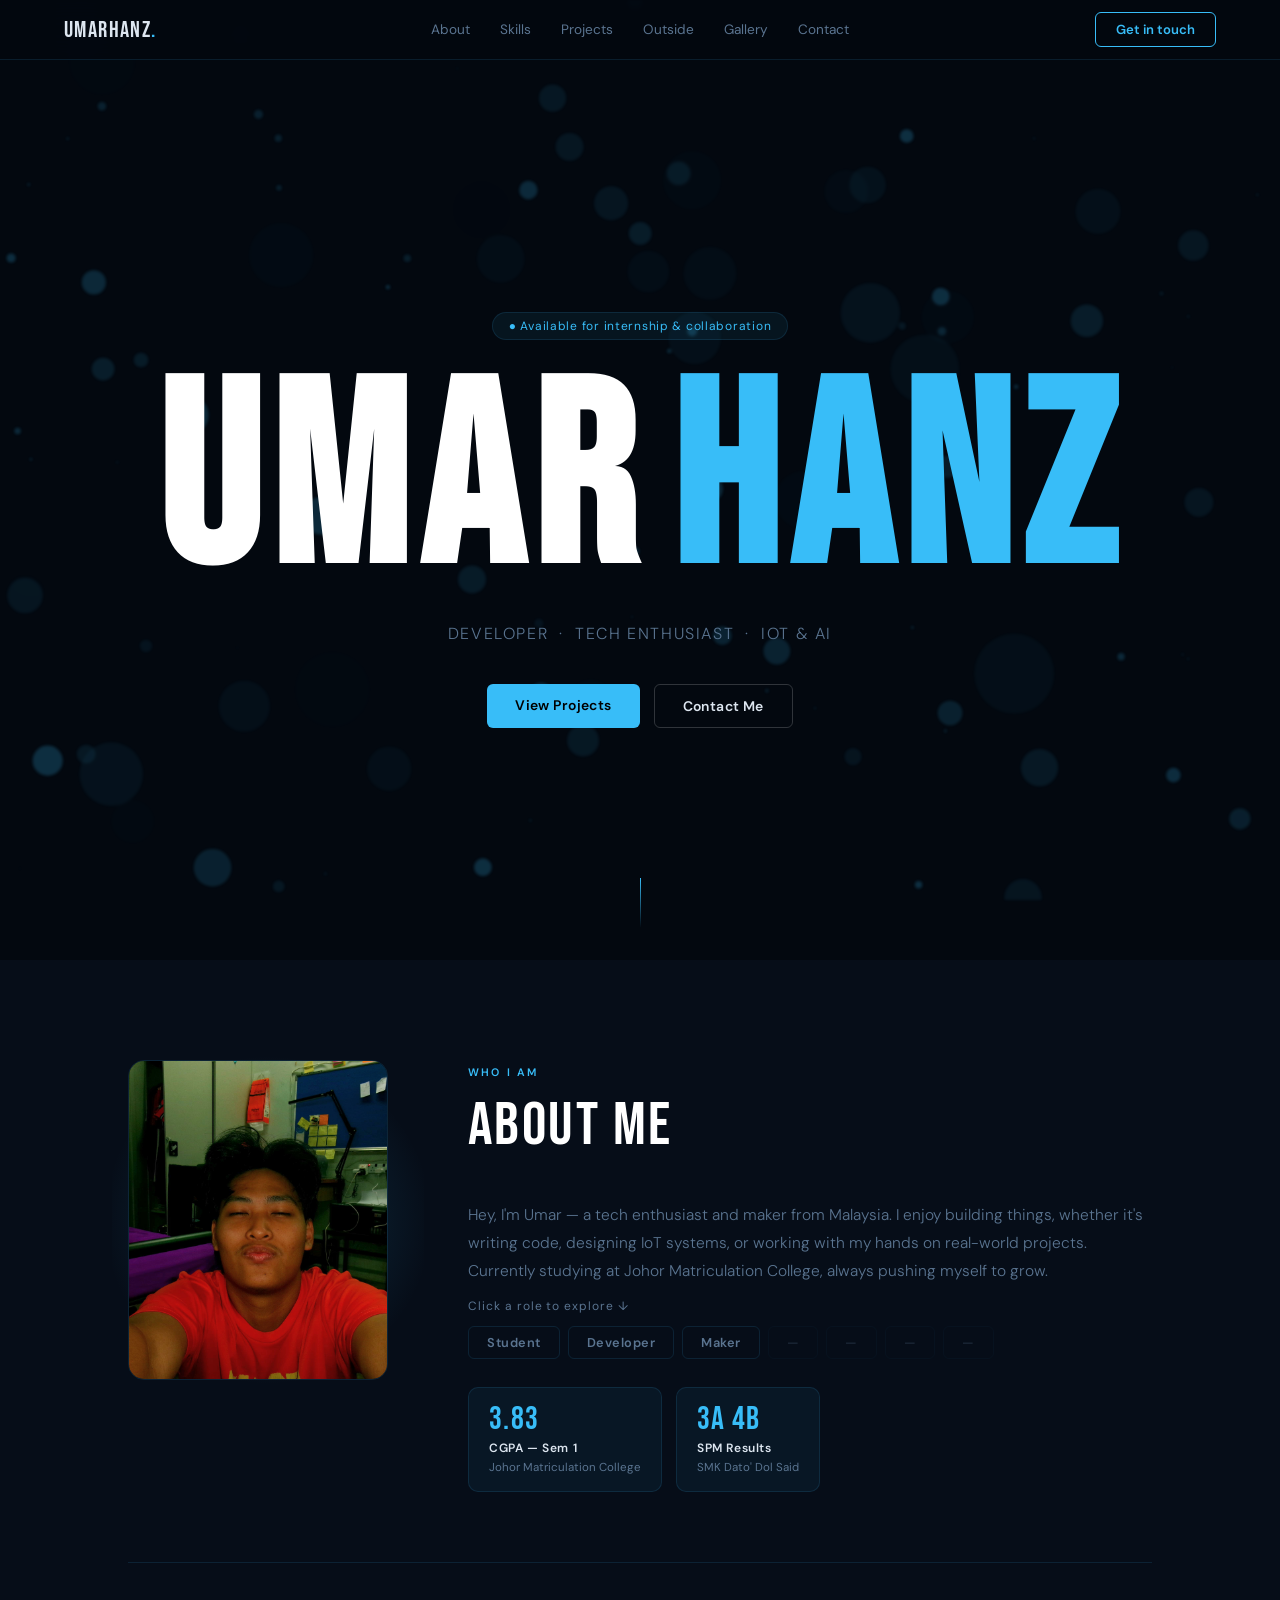
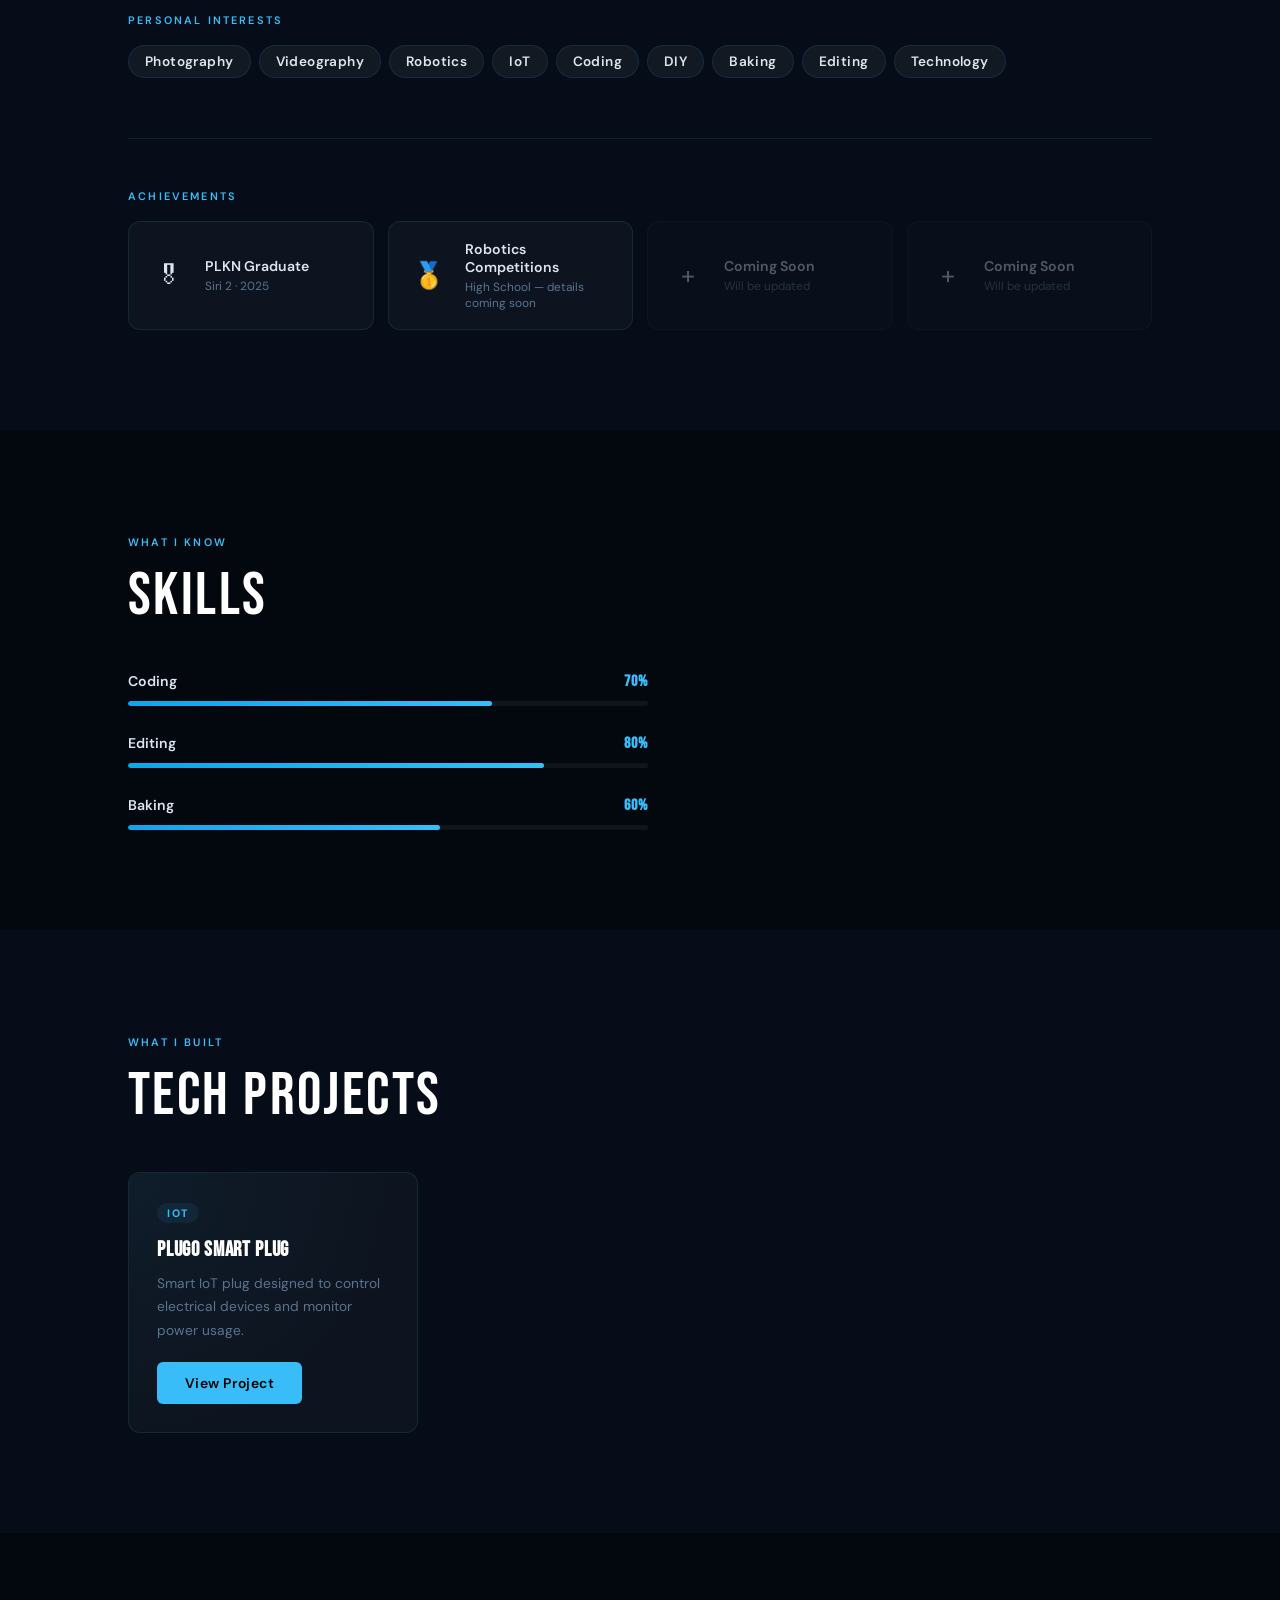
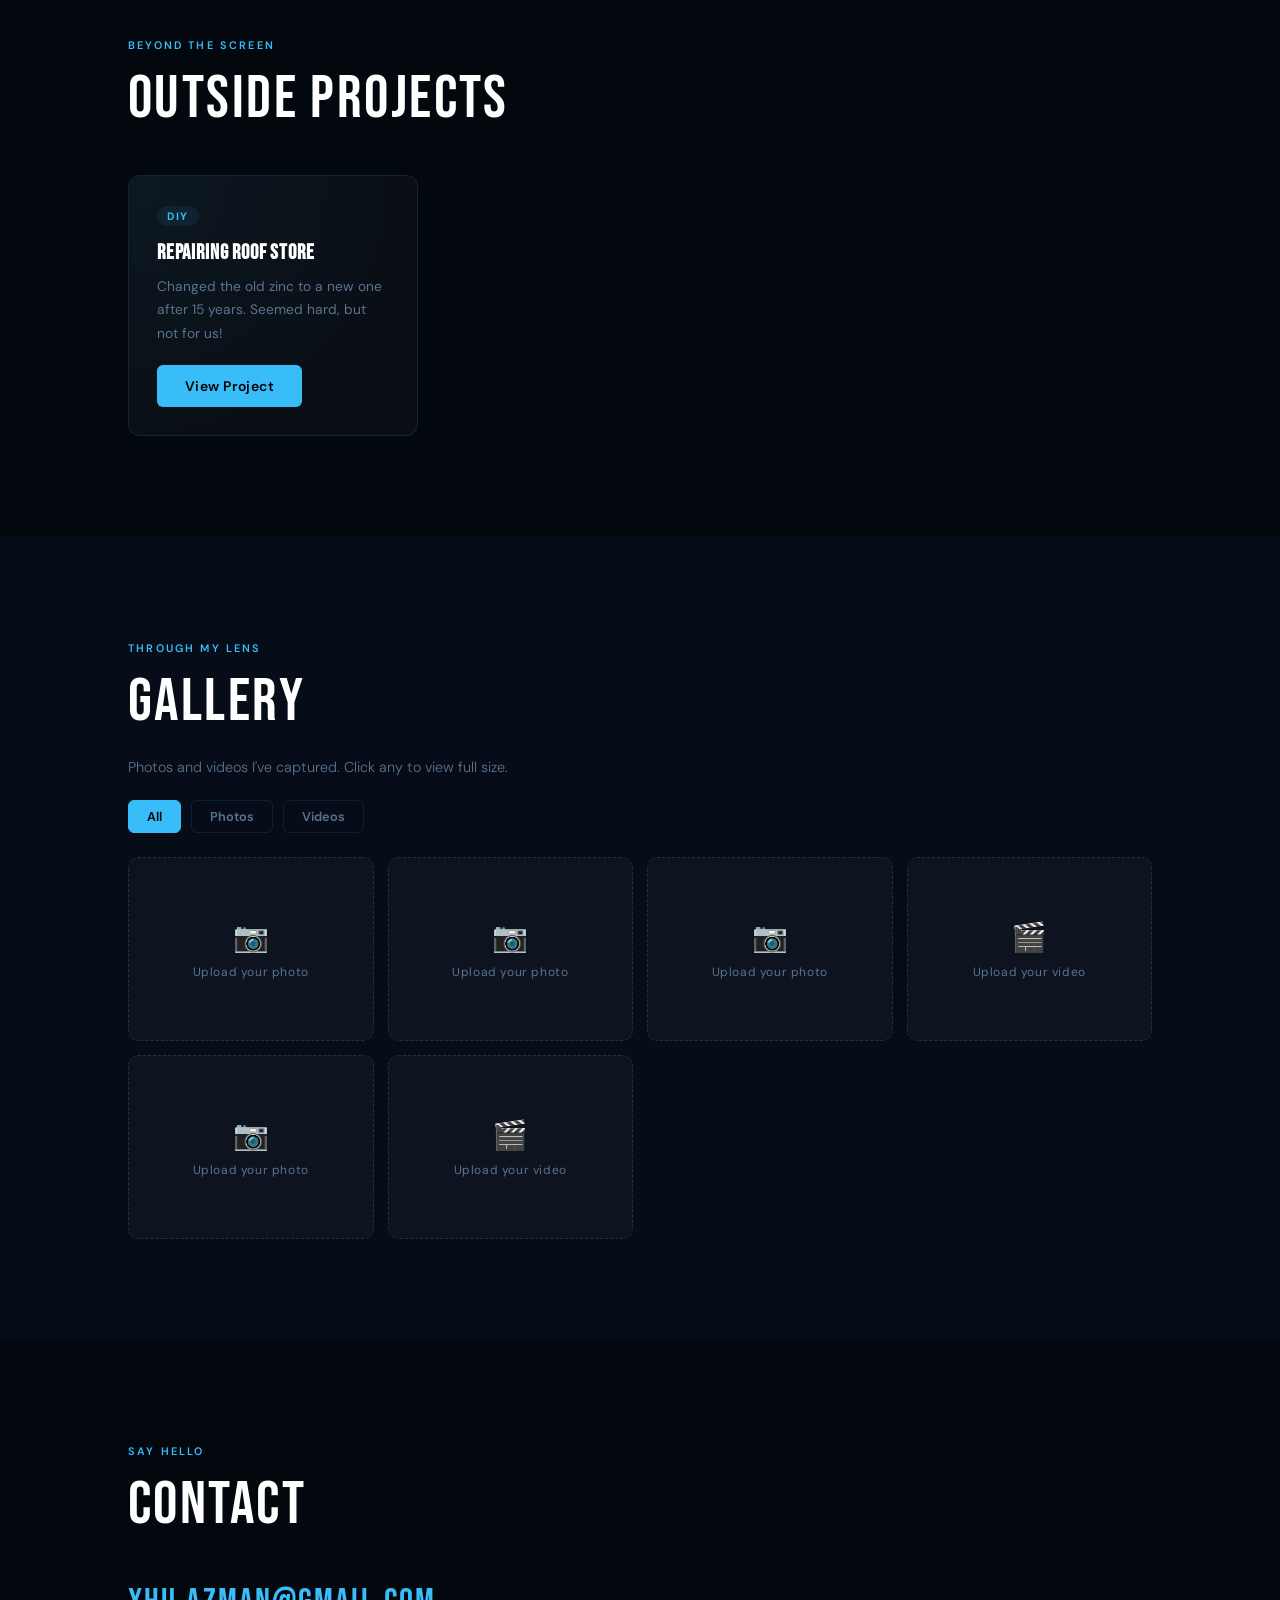
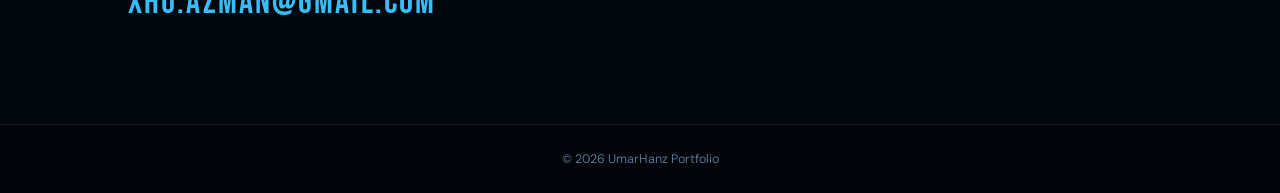
==== commit b5d62fb7: "latest update" ====
--- a/public/index.html
+++ b/public/index.html
@@ -20,6 +20,7 @@
             <a href="#skills">Skills</a>
             <a href="#tech-projects">Projects</a>
             <a href="#outside-projects">Outside</a>
+            <a href="#gallery">Gallery</a>
             <a href="#contact">Contact</a>
         </div>
         <a href="#contact" class="nav-cta">Get in touch</a>
@@ -27,33 +28,99 @@
 
     <!-- HERO -->
     <header id="home">
-        <div class="hero-badge">● Available for internship &amp; collaboration</div>
+        <div class="hero-badge">&#9679; Available for internship &amp; collaboration</div>
         <h1 class="hero-name">
             <span class="line">Umar</span><span class="line accent">Hanz</span>
         </h1>
-        <p class="hero-sub">Developer &nbsp;·&nbsp; Tech Enthusiast &nbsp;·&nbsp; IoT &amp; AI</p>
+        <p class="hero-sub">Developer &nbsp;&middot;&nbsp; Tech Enthusiast &nbsp;&middot;&nbsp; IoT &amp; AI</p>
         <div class="hero-btns">
             <a href="#tech-projects" class="btn btn-primary">View Projects</a>
             <a href="#contact" class="btn btn-outline">Contact Me</a>
         </div>
-        <div class="scroll-hint">
-            <div class="scroll-line"></div>
-        </div>
+        <div class="scroll-hint"><div class="scroll-line"></div></div>
     </header>
 
-    <!-- ABOUT (photo revealed here after scroll) -->
+    <!-- ABOUT -->
     <section id="about">
-        <div class="about-inner">
-            <div class="about-photo-wrap reveal-photo">
+        <div class="about-top">
+            <div class="about-photo-wrap reveal-fade">
                 <img src="profile1.jpg" class="profile-pic" alt="Umar's Photo">
                 <div class="photo-glow"></div>
             </div>
-            <div class="about-text">
+            <div class="about-right">
                 <span class="section-tag">Who I am</span>
                 <h2>About Me</h2>
-                <p>
-                    Hello! I'm Umar. I enjoy building technology projects and learning new skills in programming and system development. This portfolio showcases my work and technical abilities.
-                </p>
+                <p class="about-bio">Hey, I'm Umar — a tech enthusiast and maker from Malaysia. I enjoy building things, whether it's writing code, designing IoT systems, or working with my hands on real-world projects. Currently studying at Johor Matriculation College, always pushing myself to grow.</p>
+
+                <p class="role-hint">Click a role to explore &darr;</p>
+                <div class="role-tabs">
+                    <a href="about-student.html" class="role-tab">Student</a>
+                    <a href="about-developer.html" class="role-tab">Developer</a>
+                    <a href="about-maker.html" class="role-tab">Maker</a>
+                    <span class="role-tab locked">&#8212;</span>
+                    <span class="role-tab locked">&#8212;</span>
+                    <span class="role-tab locked">&#8212;</span>
+                    <span class="role-tab locked">&#8212;</span>
+                </div>
+
+                <!-- Quick stats always visible -->
+                <div class="stats-row">
+                    <div class="stat-card">
+                        <span class="stat-val">3.83</span>
+                        <span class="stat-label">CGPA &mdash; Sem 1</span>
+                        <span class="stat-sub">Johor Matriculation College</span>
+                    </div>
+                    <div class="stat-card">
+                        <span class="stat-val">3A 4B</span>
+                        <span class="stat-label">SPM Results</span>
+                        <span class="stat-sub">SMK Dato' Dol Said</span>
+                    </div>
+                </div>
+            </div>
+        </div>
+
+        <!-- Interests -->
+        <div class="about-block reveal-fade">
+            <span class="section-tag">Personal Interests</span>
+            <div class="chip-row large">
+                <span class="chip">Photography</span>
+                <span class="chip">Videography</span>
+                <span class="chip">Robotics</span>
+                <span class="chip">IoT</span>
+                <span class="chip">Coding</span>
+                <span class="chip">DIY</span>
+                <span class="chip">Baking</span>
+                <span class="chip">Editing</span>
+                <span class="chip">Technology</span>
+            </div>
+        </div>
+
+        <!-- Achievements -->
+        <div class="about-block reveal-fade">
+            <span class="section-tag">Achievements</span>
+            <div class="ach-grid">
+                <div class="ach-card">
+                    <div class="ach-icon">&#127894;</div>
+                    <div class="ach-info">
+                        <span class="ach-title">PLKN Graduate</span>
+                        <span class="ach-sub">Siri 2 &middot; 2025</span>
+                    </div>
+                </div>
+                <div class="ach-card">
+                    <div class="ach-icon">&#129351;</div>
+                    <div class="ach-info">
+                        <span class="ach-title">Robotics Competitions</span>
+                        <span class="ach-sub">High School &mdash; details coming soon</span>
+                    </div>
+                </div>
+                <div class="ach-card ach-empty">
+                    <div class="ach-icon">+</div>
+                    <div class="ach-info"><span class="ach-title">Coming Soon</span><span class="ach-sub">Will be updated</span></div>
+                </div>
+                <div class="ach-card ach-empty">
+                    <div class="ach-icon">+</div>
+                    <div class="ach-info"><span class="ach-title">Coming Soon</span><span class="ach-sub">Will be updated</span></div>
+                </div>
             </div>
         </div>
     </section>
@@ -106,6 +173,48 @@
         </div>
     </section>
 
+    <!-- GALLERY -->
+    <section id="gallery">
+        <span class="section-tag">Through my lens</span>
+        <h2>Gallery</h2>
+        <p class="gallery-intro">Photos and videos I've captured. Click any to view full size.</p>
+        <div class="gallery-tabs">
+            <button class="gtab active" data-filter="all">All</button>
+            <button class="gtab" data-filter="photo">Photos</button>
+            <button class="gtab" data-filter="video">Videos</button>
+        </div>
+        <div class="gallery-grid">
+            <!-- TO ADD PHOTOS: replace gallery-ph div with: <img src="your-image-url.jpg" alt="description"> -->
+            <!-- TO ADD VIDEOS: replace gallery-ph div with: <video src="your-video-url.mp4" muted></video> -->
+            <div class="gallery-item" data-type="photo" data-src="">
+                <div class="gallery-ph"><span>&#128247;</span><p>Upload your photo</p></div>
+            </div>
+            <div class="gallery-item" data-type="photo" data-src="">
+                <div class="gallery-ph"><span>&#128247;</span><p>Upload your photo</p></div>
+            </div>
+            <div class="gallery-item" data-type="photo" data-src="">
+                <div class="gallery-ph"><span>&#128247;</span><p>Upload your photo</p></div>
+            </div>
+            <div class="gallery-item" data-type="video" data-src="">
+                <div class="gallery-ph"><span>&#127916;</span><p>Upload your video</p></div>
+            </div>
+            <div class="gallery-item" data-type="photo" data-src="">
+                <div class="gallery-ph"><span>&#128247;</span><p>Upload your photo</p></div>
+            </div>
+            <div class="gallery-item" data-type="video" data-src="">
+                <div class="gallery-ph"><span>&#127916;</span><p>Upload your video</p></div>
+            </div>
+        </div>
+    </section>
+
+    <!-- LIGHTBOX -->
+    <div id="lightbox" class="lightbox">
+        <button class="lb-close" id="lbClose">&#10005;</button>
+        <button class="lb-arrow lb-prev" id="lbPrev">&#8592;</button>
+        <button class="lb-arrow lb-next" id="lbNext">&#8594;</button>
+        <div class="lb-content" id="lbContent"></div>
+    </div>
+
     <!-- CONTACT -->
     <section id="contact">
         <span class="section-tag">Say hello</span>
@@ -113,76 +222,138 @@
         <p class="contact-email">xhu.azman@gmail.com</p>
     </section>
 
-    <footer>
-        <p>© 2026 UmarHanz Portfolio</p>
-    </footer>
+    <footer><p>&copy; 2026 UmarHanz Portfolio</p></footer>
 
     <script>
     /* ── Particles ── */
     const canvas = document.getElementById('particleCanvas');
     const ctx = canvas.getContext('2d');
     let particles = [];
-
     function init() {
-        canvas.width = window.innerWidth;
-        canvas.height = window.innerHeight;
+        canvas.width = window.innerWidth; canvas.height = window.innerHeight;
         particles = [];
-        const count = 110;
-        for (let i = 0; i < count; i++) {
+        for (let i = 0; i < 110; i++) {
             const r = Math.pow(Math.random(), 3) * 40 + 1;
-            particles.push({
-                x: Math.random() * canvas.width,
-                y: Math.random() * canvas.height,
-                radius: r,
-                vx: (Math.random() - 0.5) * 1.1,
-                vy: (Math.random() - 0.5) * 1.1,
-                opacity: r > 20 ? Math.random() * 0.18 : Math.random() * 0.55 + 0.15
-            });
+            particles.push({ x: Math.random()*canvas.width, y: Math.random()*canvas.height, radius: r, vx: (Math.random()-0.5)*1.1, vy: (Math.random()-0.5)*1.1, opacity: r>20 ? Math.random()*0.18 : Math.random()*0.55+0.15 });
         }
     }
-
     function draw() {
-        ctx.clearRect(0, 0, canvas.width, canvas.height);
+        ctx.clearRect(0,0,canvas.width,canvas.height);
         particles.forEach(p => {
-            ctx.beginPath();
-            ctx.arc(p.x, p.y, p.radius, 0, Math.PI * 2);
-            ctx.fillStyle = `rgba(56,189,248,${p.opacity})`;
-            ctx.fill();
-            p.x += p.vx; p.y += p.vy;
-            if (p.x < -p.radius) p.x = canvas.width + p.radius;
-            if (p.x > canvas.width + p.radius) p.x = -p.radius;
-            if (p.y < -p.radius) p.y = canvas.height + p.radius;
-            if (p.y > canvas.height + p.radius) p.y = -p.radius;
+            ctx.beginPath(); ctx.arc(p.x,p.y,p.radius,0,Math.PI*2);
+            ctx.fillStyle='rgba(56,189,248,'+p.opacity+')'; ctx.fill();
+            p.x+=p.vx; p.y+=p.vy;
+            if(p.x<-p.radius) p.x=canvas.width+p.radius;
+            if(p.x>canvas.width+p.radius) p.x=-p.radius;
+            if(p.y<-p.radius) p.y=canvas.height+p.radius;
+            if(p.y>canvas.height+p.radius) p.y=-p.radius;
         });
         requestAnimationFrame(draw);
     }
-
-    window.addEventListener('resize', init);
-    init(); draw();
-
-    /* ── Scroll reveal for photo ── */
-    const observer = new IntersectionObserver((entries) => {
-        entries.forEach(e => {
-            if (e.isIntersecting) e.target.classList.add('visible');
-        });
-    }, { threshold: 0.2 });
-
-    document.querySelectorAll('.reveal-photo').forEach(el => observer.observe(el));
-
-    /* ── Nav active link highlight ── */
-    const sections = document.querySelectorAll('header, section');
-    const navLinks = document.querySelectorAll('nav .nav-links a');
-    const io = new IntersectionObserver(entries => {
-        entries.forEach(entry => {
-            if (entry.isIntersecting) {
-                const id = entry.target.id;
-                navLinks.forEach(a => {
-                    a.classList.toggle('active', a.getAttribute('href') === '#' + id);
-                });
+    window.addEventListener('resize', init); init(); draw();
+
+    /* ── Gallery Lightbox ── */
+    const lightbox = document.getElementById('lightbox');
+    const lbContent = document.getElementById('lbContent');
+    let galleryItems = [];
+    let currentIndex = 0;
+
+    function buildGallery() {
+        galleryItems = [];
+        document.querySelectorAll('.gallery-item').forEach((item, idx) => {
+            const img = item.querySelector('img');
+            const vid = item.querySelector('video');
+            const src = img ? img.src : (vid ? vid.src : '');
+            const type = item.dataset.type;
+            if (src) galleryItems.push({ src, type, idx: galleryItems.length });
+
+            if (src) {
+                item.style.cursor = 'pointer';
+                item.addEventListener('click', () => openLightbox(galleryItems.length - 1));
             }
         });
-    }, { threshold: 0.4 });
-    sections.forEach(s => io.observe(s));
+    }
+
+    function openLightbox(index) {
+        if (galleryItems.length === 0) return;
+        currentIndex = index;
+        showLbItem(currentIndex);
+        lightbox.classList.add('active');
+        document.body.style.overflow = 'hidden';
+    }
+
+    function showLbItem(index) {
+        const item = galleryItems[index];
+        lbContent.innerHTML = '';
+        if (item.type === 'video') {
+            const v = document.createElement('video');
+            v.src = item.src; v.controls = true; v.autoplay = true;
+            v.style.maxHeight = '80vh'; v.style.maxWidth = '90vw';
+            lbContent.appendChild(v);
+        } else {
+            const img = document.createElement('img');
+            img.src = item.src; img.alt = '';
+            img.style.maxHeight = '85vh'; img.style.maxWidth = '90vw';
+            img.style.borderRadius = '8px';
+            lbContent.appendChild(img);
+        }
+    }
+
+    function closeLightbox() {
+        lightbox.classList.remove('active');
+        document.body.style.overflow = '';
+        lbContent.innerHTML = '';
+    }
+
+    document.getElementById('lbClose').addEventListener('click', closeLightbox);
+    document.getElementById('lbPrev').addEventListener('click', () => {
+        currentIndex = (currentIndex - 1 + galleryItems.length) % galleryItems.length;
+        showLbItem(currentIndex);
+    });
+    document.getElementById('lbNext').addEventListener('click', () => {
+        currentIndex = (currentIndex + 1) % galleryItems.length;
+        showLbItem(currentIndex);
+    });
+    lightbox.addEventListener('click', e => { if (e.target === lightbox) closeLightbox(); });
+    document.addEventListener('keydown', e => {
+        if (!lightbox.classList.contains('active')) return;
+        if (e.key === 'Escape') closeLightbox();
+        if (e.key === 'ArrowLeft') document.getElementById('lbPrev').click();
+        if (e.key === 'ArrowRight') document.getElementById('lbNext').click();
+    });
+
+    /* ── Gallery Filter ── */
+    document.querySelectorAll('.gtab').forEach(tab => {
+        tab.addEventListener('click', () => {
+            document.querySelectorAll('.gtab').forEach(t => t.classList.remove('active'));
+            tab.classList.add('active');
+            const filter = tab.dataset.filter;
+            document.querySelectorAll('.gallery-item').forEach(item => {
+                item.style.display = (filter==='all' || item.dataset.type===filter) ? 'block' : 'none';
+            });
+        });
+    });
+
+    /* ── Scroll Reveal ── */
+    const ro = new IntersectionObserver(entries => {
+        entries.forEach(e => { if(e.isIntersecting) e.target.classList.add('visible'); });
+    }, { threshold: 0.1 });
+    document.querySelectorAll('.reveal-fade').forEach(el => ro.observe(el));
+
+    /* ── Nav Active ── */
+    const secs = document.querySelectorAll('header, section');
+    const nLinks = document.querySelectorAll('nav .nav-links a');
+    const nio = new IntersectionObserver(entries => {
+        entries.forEach(entry => {
+            if(entry.isIntersecting) {
+                const id = entry.target.id;
+                nLinks.forEach(a => a.classList.toggle('active', a.getAttribute('href')==='#'+id));
+            }
+        });
+    }, { threshold: 0.3 });
+    secs.forEach(s => nio.observe(s));
+
+    buildGallery();
     </script>
 </body>
 </html>
--- a/public/style.css
+++ b/public/style.css
@@ -19,6 +19,7 @@
 
 body {
     margin: 0;
+    padding-top: 60px;
     font-family: var(--font-body);
     background: var(--bg);
     color: var(--text);
@@ -26,12 +27,12 @@
     -webkit-font-smoothing: antialiased;
 }
 
-/* ── Particle Canvas (FIXED) ── */
+/* ── Particle Canvas ── */
 #particleCanvas {
     position: fixed;
     inset: 0;
-    z-index: -1;          /* Pushed to the very back */
-    pointer-events: none; /* Clicks pass through to the buttons */
+    z-index: -1 !important;
+    pointer-events: none;
     opacity: 0.32;
     filter: blur(1.6px);
 }
@@ -50,64 +51,20 @@
     backdrop-filter: blur(16px);
     -webkit-backdrop-filter: blur(16px);
     border-bottom: 1px solid var(--border);
-}
-
-.nav-logo {
-    font-family: var(--font-head);
-    font-size: 1.45rem;
-    color: var(--text);
-    letter-spacing: 0.06em;
-    flex-shrink: 0;
-}
+    pointer-events: auto;
+}
+.nav-logo { font-family: var(--font-head); font-size: 1.45rem; color: var(--text); letter-spacing: 0.06em; flex-shrink: 0; }
 .nav-logo .dot { color: var(--accent); }
-
-.nav-links {
-    display: flex;
-    gap: 30px;
-    position: absolute;
-    left: 50%;
-    transform: translateX(-50%);
-}
-.nav-links a {
-    font-family: var(--font-body);
-    font-size: 0.85rem;
-    font-weight: 400;
-    color: var(--muted);
-    text-decoration: none;
-    transition: color 0.2s;
-    position: relative;
-}
-.nav-links a::after {
-    content: '';
-    position: absolute;
-    bottom: -4px; left: 0;
-    width: 0; height: 1px;
-    background: var(--accent);
-    transition: width 0.25s ease;
-}
+.nav-links { display: flex; gap: 30px; position: absolute; left: 50%; transform: translateX(-50%); }
+.nav-links a { font-size: 0.85rem; font-weight: 400; color: var(--muted); text-decoration: none; transition: color 0.2s; position: relative; }
+.nav-links a::after { content: ''; position: absolute; bottom: -4px; left: 0; width: 0; height: 1px; background: var(--accent); transition: width 0.25s ease; }
 .nav-links a:hover, .nav-links a.active { color: var(--text); }
 .nav-links a:hover::after, .nav-links a.active::after { width: 100%; }
-
-.nav-cta {
-    font-family: var(--font-body);
-    font-size: 0.82rem;
-    font-weight: 600;
-    padding: 8px 20px;
-    background: transparent;
-    color: var(--accent);
-    border: 1px solid var(--accent);
-    border-radius: 6px;
-    text-decoration: none;
-    transition: background 0.2s, color 0.2s;
-    flex-shrink: 0;
-}
+.nav-cta { font-size: 0.82rem; font-weight: 600; padding: 8px 20px; background: transparent; color: var(--accent); border: 1px solid var(--accent); border-radius: 6px; text-decoration: none; transition: background 0.2s, color 0.2s; flex-shrink: 0; }
 .nav-cta:hover { background: var(--accent); color: #000; }
 
-/* ── Sections (FIXED) ── */
-header, section {
-    position: relative;
-    z-index: 10; /* Ensures content stays above the canvas */
-}
+/* ── Hero ── */
+header, section { position: relative; z-index: 10; }
 
 header {
     min-height: 100vh;
@@ -118,283 +75,206 @@
     text-align: center;
     padding: 80px 5% 60px;
 }
-
-.hero-badge {
-    display: inline-flex;
-    align-items: center;
-    gap: 8px;
-    font-size: 0.75rem;
-    font-weight: 400;
-    color: var(--accent);
-    background: rgba(56,189,248,0.07);
-    border: 1px solid var(--border);
-    padding: 5px 16px;
-    border-radius: 99px;
-    margin-bottom: 32px;
-    letter-spacing: 0.06em;
-    animation: fadeUp 0.8s ease both;
-}
-
-.hero-name {
-    font-family: var(--font-head);
-    font-weight: 400;
-    font-size: clamp(6rem, 20vw, 16rem);
-    line-height: 0.9;
-    letter-spacing: 0.04em;
-    animation: fadeUp 0.9s 0.15s ease both;
-    display: flex;
-    flex-wrap: wrap;
-    justify-content: center;
-    gap: 0.1em;
-}
+.hero-badge { display: inline-flex; align-items: center; gap: 8px; font-size: 0.75rem; color: var(--accent); background: rgba(56,189,248,0.07); border: 1px solid var(--border); padding: 5px 16px; border-radius: 99px; margin-bottom: 32px; letter-spacing: 0.06em; animation: fadeUp 0.8s ease both; }
+.hero-name { font-family: var(--font-head); font-size: clamp(6rem, 20vw, 16rem); line-height: 0.9; letter-spacing: 0.04em; animation: fadeUp 0.9s 0.15s ease both; display: flex; flex-wrap: wrap; justify-content: center; gap: 0.1em; }
 .hero-name .line { color: #fff; }
 .hero-name .accent { color: var(--accent); }
-
-.hero-sub {
-    margin-top: 20px;
-    font-size: clamp(0.78rem, 2vw, 1rem);
-    color: var(--muted);
-    font-weight: 300;
-    letter-spacing: 0.1em;
-    text-transform: uppercase;
-    animation: fadeUp 1s 0.3s ease both;
-}
-
-.hero-btns {
-    margin-top: 40px;
-    display: flex;
-    gap: 14px;
-    flex-wrap: wrap;
-    justify-content: center;
-    animation: fadeUp 1s 0.45s ease both;
-}
-
-.scroll-hint {
-    position: absolute;
-    bottom: 32px;
-    display: flex;
-    flex-direction: column;
-    align-items: center;
-}
-.scroll-line {
-    width: 1px;
-    height: 50px;
-    background: linear-gradient(to bottom, var(--accent), transparent);
-    animation: scrollPulse 2s ease-in-out infinite;
-}
+.hero-sub { margin-top: 20px; font-size: clamp(0.78rem, 2vw, 1rem); color: var(--muted); font-weight: 300; letter-spacing: 0.1em; text-transform: uppercase; animation: fadeUp 1s 0.3s ease both; }
+.hero-btns { margin-top: 40px; display: flex; gap: 14px; flex-wrap: wrap; justify-content: center; animation: fadeUp 1s 0.45s ease both; position: relative; z-index: 20; }
+.scroll-hint { position: absolute; bottom: 32px; display: flex; flex-direction: column; align-items: center; }
+.scroll-line { width: 1px; height: 50px; background: linear-gradient(to bottom, var(--accent), transparent); animation: scrollPulse 2s ease-in-out infinite; }
 
 /* ── Buttons ── */
-.btn {
-    display: inline-block;
-    padding: 12px 28px;
-    border-radius: 6px;
-    font-family: var(--font-body);
-    font-weight: 600;
-    font-size: 0.87rem;
-    text-decoration: none;
-    transition: all 0.25s ease;
-    cursor: pointer;
-    letter-spacing: 0.03em;
-}
+.btn { display: inline-block; padding: 12px 28px; border-radius: 6px; font-family: var(--font-body); font-weight: 600; font-size: 0.87rem; text-decoration: none; transition: all 0.25s ease; cursor: pointer; letter-spacing: 0.03em; position: relative; z-index: 10; }
 .btn-primary { background: var(--accent); color: #000; }
-.btn-primary:hover {
-    background: #7dd3fc;
-    transform: translateY(-2px);
-    box-shadow: 0 8px 24px rgba(56,189,248,0.25);
-}
-.btn-outline {
-    background: transparent;
-    color: var(--text);
-    border: 1px solid rgba(255,255,255,0.18);
-}
-.btn-outline:hover {
-    border-color: var(--accent);
-    color: var(--accent);
-    transform: translateY(-2px);
-}
-
-/* ── Section Specifics ── */
+.btn-primary:hover { background: #7dd3fc; transform: translateY(-2px); box-shadow: 0 8px 24px rgba(56,189,248,0.25); }
+.btn-outline { background: transparent; color: var(--text); border: 1px solid rgba(255,255,255,0.18); }
+.btn-outline:hover { border-color: var(--accent); color: var(--accent); transform: translateY(-2px); }
+
+/* ── Section Base ── */
 section { padding: 100px 10%; }
-
-.section-tag {
-    display: inline-block;
-    font-size: 0.68rem;
-    font-weight: 600;
-    letter-spacing: 0.2em;
-    text-transform: uppercase;
-    color: var(--accent);
-    margin-bottom: 10px;
-}
-
-h2 {
-    font-family: var(--font-head);
-    font-size: clamp(2.4rem, 5vw, 3.8rem);
-    font-weight: 400;
-    color: #fff;
-    letter-spacing: 0.04em;
-    margin-bottom: 40px;
-}
+.section-tag { display: inline-block; font-size: 0.68rem; font-weight: 600; letter-spacing: 0.2em; text-transform: uppercase; color: var(--accent); margin-bottom: 10px; }
+h2 { font-family: var(--font-head); font-size: clamp(2.4rem, 5vw, 3.8rem); font-weight: 400; color: #fff; letter-spacing: 0.04em; margin-bottom: 40px; }
 
 /* ── About ── */
 #about { background: var(--bg2); }
 
-.about-inner {
+.about-top {
     display: grid;
-    grid-template-columns: auto 1fr;
-    align-items: center;
+    grid-template-columns: 280px 1fr;
+    align-items: start;
     gap: 60px;
-    max-width: 820px;
+    margin-bottom: 70px;
 }
 
 .about-photo-wrap {
     position: relative;
     flex-shrink: 0;
     opacity: 0;
-    transform: translateX(-40px);
+    transform: translateY(20px);
     transition: opacity 0.9s ease, transform 0.9s ease;
 }
-.about-photo-wrap.visible { opacity: 1; transform: translateX(0); }
-
+.about-photo-wrap.visible { opacity: 1; transform: translateY(0); }
+
+/* ── BIGGER PROFILE PHOTO ── */
 .profile-pic {
-    width: 170px;
-    height: 170px;
-    border-radius: 12px;
+    width: 260px;
+    height: 320px;
+    border-radius: 16px;
     object-fit: cover;
     border: 1px solid var(--border);
     display: block;
     position: relative;
     z-index: 1;
 }
-.photo-glow {
-    position: absolute;
-    inset: -12px;
-    border-radius: 20px;
-    background: radial-gradient(circle, var(--glow) 0%, transparent 70%);
-    z-index: 0;
-}
-
-.about-text p {
-    font-size: 1rem;
-    line-height: 1.8;
+.photo-glow { position: absolute; inset: -16px; border-radius: 24px; background: radial-gradient(circle, var(--glow) 0%, transparent 70%); z-index: 0; pointer-events: none; }
+
+.about-bio { font-size: 0.97rem; line-height: 1.8; color: var(--muted); font-weight: 300; margin-bottom: 12px; }
+
+.role-hint { font-size: 0.75rem; color: var(--muted); letter-spacing: 0.08em; margin-bottom: 12px; }
+
+/* Role Tabs as links */
+.role-tabs { display: flex; flex-wrap: wrap; gap: 8px; margin-bottom: 28px; }
+.role-tab {
+    font-family: var(--font-body);
+    font-size: 0.8rem;
+    font-weight: 600;
+    padding: 7px 18px;
+    border-radius: 6px;
+    border: 1px solid var(--border);
+    background: transparent;
     color: var(--muted);
-    font-weight: 300;
-}
+    text-decoration: none;
+    cursor: pointer;
+    transition: all 0.2s;
+    letter-spacing: 0.04em;
+    display: inline-block;
+}
+.role-tab:hover:not(.locked) { border-color: var(--accent); color: var(--accent); transform: translateY(-2px); }
+.role-tab.locked { opacity: 0.25; cursor: default; pointer-events: none; }
+
+/* Stats */
+.stats-row { display: flex; gap: 14px; flex-wrap: wrap; }
+.stat-card { background: rgba(56,189,248,0.06); border: 1px solid var(--border); border-radius: 10px; padding: 16px 20px; display: flex; flex-direction: column; gap: 4px; min-width: 140px; }
+.stat-val { font-family: var(--font-head); font-size: 2rem; color: var(--accent); letter-spacing: 0.04em; line-height: 1; }
+.stat-label { font-size: 0.75rem; font-weight: 600; color: var(--text); letter-spacing: 0.05em; }
+.stat-sub { font-size: 0.72rem; color: var(--muted); }
+
+/* About sub-blocks */
+.about-block { margin-top: 60px; padding-top: 50px; border-top: 1px solid var(--border); opacity: 0; transform: translateY(20px); transition: opacity 0.7s ease, transform 0.7s ease; }
+.about-block.visible { opacity: 1; transform: translateY(0); }
+.about-block .section-tag { display: block; margin-bottom: 18px; }
+
+/* Chips */
+.chip-row { display: flex; flex-wrap: wrap; gap: 8px; }
+.chip-row.large .chip { font-size: 0.85rem; padding: 7px 16px; }
+.chip { font-size: 0.75rem; font-weight: 600; color: var(--text); background: rgba(255,255,255,0.05); border: 1px solid var(--border); padding: 5px 13px; border-radius: 99px; letter-spacing: 0.03em; transition: border-color 0.2s, color 0.2s; }
+.chip:hover { border-color: var(--accent); color: var(--accent); }
+
+/* Achievements */
+.ach-grid { display: grid; grid-template-columns: repeat(auto-fill, minmax(220px, 1fr)); gap: 14px; }
+.ach-card { display: flex; align-items: center; gap: 16px; background: rgba(255,255,255,0.03); border: 1px solid var(--border); border-radius: 12px; padding: 18px 20px; transition: border-color 0.2s, transform 0.2s; }
+.ach-card:hover:not(.ach-empty) { border-color: rgba(56,189,248,0.3); transform: translateY(-3px); }
+.ach-card.ach-empty { opacity: 0.35; }
+.ach-icon { font-size: 1.6rem; flex-shrink: 0; width: 40px; text-align: center; }
+.ach-info { display: flex; flex-direction: column; gap: 3px; }
+.ach-title { font-size: 0.88rem; font-weight: 600; color: var(--text); }
+.ach-sub { font-size: 0.74rem; color: var(--muted); }
 
 /* ── Skills ── */
 #skills { background: var(--bg); }
-
 .skills-list { max-width: 520px; display: flex; flex-direction: column; gap: 28px; }
-
-.skill-header {
-    display: flex;
-    justify-content: space-between;
-    font-size: 0.88rem;
-    font-weight: 600;
-    margin-bottom: 10px;
-    color: var(--text);
-}
-.skill-pct {
-    font-family: var(--font-head);
-    font-size: 1rem;
-    color: var(--accent);
-    letter-spacing: 0.06em;
-}
-
-.skill-bar {
-    background: rgba(255,255,255,0.05);
-    height: 5px;
-    border-radius: 99px;
-    overflow: hidden;
-}
-.skill-level {
-    height: 5px;
-    border-radius: 99px;
-    background: linear-gradient(90deg, var(--accent2), var(--accent));
-    position: relative;
-}
+.skill-header { display: flex; justify-content: space-between; font-size: 0.88rem; font-weight: 600; margin-bottom: 10px; color: var(--text); }
+.skill-pct { font-family: var(--font-head); font-size: 1rem; color: var(--accent); letter-spacing: 0.06em; }
+.skill-bar { background: rgba(255,255,255,0.05); height: 5px; border-radius: 99px; overflow: hidden; }
+.skill-level { height: 5px; border-radius: 99px; background: linear-gradient(90deg, var(--accent2), var(--accent)); }
 
 /* ── Projects ── */
 #tech-projects { background: var(--bg2); }
 #outside-projects { background: var(--bg); }
-
 .projects-container { display: flex; gap: 20px; flex-wrap: wrap; }
-
-.project-card {
-    background: rgba(255,255,255,0.03);
-    border: 1px solid var(--border);
-    padding: 28px;
-    border-radius: 12px;
-    width: 290px;
-    transition: transform 0.3s ease, box-shadow 0.3s ease, border-color 0.3s ease;
-    position: relative;
-    overflow: hidden;
-}
-.project-card:hover {
-    transform: translateY(-6px);
-    box-shadow: 0 16px 40px rgba(0,0,0,0.6);
-    border-color: rgba(56,189,248,0.35);
-}
-
-.card-tag {
-    display: inline-block;
-    font-size: 0.67rem;
-    font-weight: 700;
-    letter-spacing: 0.14em;
-    text-transform: uppercase;
-    color: var(--accent);
-    background: rgba(56,189,248,0.08);
-    padding: 3px 10px;
-    border-radius: 99px;
-    margin-bottom: 14px;
-}
-
-.project-card h3 {
-    font-family: var(--font-head);
-    font-weight: 400;
-    font-size: 1.3rem;
-    letter-spacing: 0.04em;
+.project-card { background: rgba(255,255,255,0.03); border: 1px solid var(--border); padding: 28px; border-radius: 12px; width: 290px; transition: transform 0.3s ease, box-shadow 0.3s ease, border-color 0.3s ease; position: relative; z-index: 1; }
+.project-card::before { content: ''; position: absolute; inset: 0; background: radial-gradient(circle at top left, rgba(56,189,248,0.05), transparent 70%); pointer-events: none; z-index: -1; border-radius: 12px; }
+.project-card:hover { transform: translateY(-6px); box-shadow: 0 16px 40px rgba(0,0,0,0.6); border-color: rgba(56,189,248,0.35); }
+.card-tag { display: inline-block; font-size: 0.67rem; font-weight: 700; letter-spacing: 0.14em; text-transform: uppercase; color: var(--accent); background: rgba(56,189,248,0.08); padding: 3px 10px; border-radius: 99px; margin-bottom: 14px; }
+.project-card h3 { font-family: var(--font-head); font-size: 1.3rem; letter-spacing: 0.04em; color: #fff; margin-bottom: 10px; }
+.project-card p { font-size: 0.86rem; line-height: 1.7; color: var(--muted); margin-bottom: 20px; }
+
+/* ── Gallery ── */
+#gallery { background: var(--bg2); }
+.gallery-intro { font-size: 0.9rem; color: var(--muted); font-weight: 300; margin-bottom: 24px; margin-top: -20px; }
+.gallery-tabs { display: flex; gap: 10px; margin-bottom: 24px; }
+.gtab { font-family: var(--font-body); font-size: 0.8rem; font-weight: 600; padding: 7px 18px; border-radius: 6px; border: 1px solid var(--border); background: transparent; color: var(--muted); cursor: pointer; transition: all 0.2s; }
+.gtab:hover { color: var(--text); border-color: rgba(56,189,248,0.3); }
+.gtab.active { background: var(--accent); color: #000; border-color: var(--accent); }
+
+.gallery-grid { display: grid; grid-template-columns: repeat(auto-fill, minmax(240px, 1fr)); gap: 14px; }
+.gallery-item { border-radius: 10px; overflow: hidden; aspect-ratio: 4/3; cursor: pointer; position: relative; }
+.gallery-item img, .gallery-item video { width: 100%; height: 100%; object-fit: cover; border-radius: 10px; display: block; transition: transform 0.4s; }
+.gallery-item:hover img, .gallery-item:hover video { transform: scale(1.05); }
+.gallery-item::after { content: '&#128269;'; position: absolute; inset: 0; background: rgba(0,0,0,0); display: flex; align-items: center; justify-content: center; font-size: 1.5rem; opacity: 0; transition: all 0.3s; border-radius: 10px; }
+.gallery-item:hover::after { background: rgba(0,0,0,0.35); opacity: 1; }
+
+.gallery-ph { width: 100%; height: 100%; background: rgba(255,255,255,0.03); border: 1px dashed rgba(56,189,248,0.2); border-radius: 10px; display: flex; flex-direction: column; align-items: center; justify-content: center; gap: 8px; color: var(--muted); cursor: default; }
+.gallery-ph span { font-size: 1.8rem; }
+.gallery-ph p { font-size: 0.75rem; letter-spacing: 0.05em; }
+
+/* ── Lightbox ── */
+.lightbox {
+    position: fixed;
+    inset: 0;
+    z-index: 1000;
+    background: rgba(0,0,0,0.93);
+    display: none;
+    align-items: center;
+    justify-content: center;
+}
+.lightbox.active { display: flex; }
+.lb-content { display: flex; align-items: center; justify-content: center; }
+.lb-content img, .lb-content video { border-radius: 8px; box-shadow: 0 0 60px rgba(0,0,0,0.8); }
+.lb-close {
+    position: fixed;
+    top: 20px; right: 24px;
+    background: rgba(255,255,255,0.1);
+    border: 1px solid rgba(255,255,255,0.2);
     color: #fff;
-    margin-bottom: 10px;
-}
-.project-card p {
-    font-size: 0.86rem;
-    line-height: 1.7;
-    color: var(--muted);
-    margin-bottom: 20px;
-}
+    font-size: 1.2rem;
+    width: 42px; height: 42px;
+    border-radius: 50%;
+    cursor: pointer;
+    display: flex; align-items: center; justify-content: center;
+    transition: background 0.2s;
+    z-index: 1001;
+}
+.lb-close:hover { background: rgba(255,255,255,0.2); }
+.lb-arrow {
+    position: fixed;
+    top: 50%; transform: translateY(-50%);
+    background: rgba(255,255,255,0.08);
+    border: 1px solid rgba(255,255,255,0.15);
+    color: #fff;
+    font-size: 1.4rem;
+    width: 48px; height: 48px;
+    border-radius: 50%;
+    cursor: pointer;
+    display: flex; align-items: center; justify-content: center;
+    transition: background 0.2s;
+    z-index: 1001;
+}
+.lb-arrow:hover { background: rgba(255,255,255,0.18); }
+.lb-prev { left: 20px; }
+.lb-next { right: 20px; }
 
 /* ── Contact ── */
-#contact { background: var(--bg2); }
-
-.contact-email {
-    font-family: var(--font-head);
-    font-size: clamp(1.4rem, 4vw, 2.2rem);
-    font-weight: 400;
-    color: var(--accent);
-    letter-spacing: 0.06em;
-}
+#contact { background: var(--bg); }
+.contact-email { font-family: var(--font-head); font-size: clamp(1.4rem, 4vw, 2.2rem); color: var(--accent); letter-spacing: 0.06em; }
 
 /* ── Footer ── */
-footer {
-    text-align: center;
-    padding: 26px;
-    background: #020509;
-    color: var(--muted);
-    font-size: 0.78rem;
-    border-top: 1px solid var(--border);
-    position: relative;
-    z-index: 10;
-}
+footer { text-align: center; padding: 26px; background: #020509; color: var(--muted); font-size: 0.78rem; border-top: 1px solid var(--border); position: relative; z-index: 10; }
 
 /* ── Keyframes ── */
-@keyframes fadeUp {
-    from { opacity: 0; transform: translateY(24px); }
-    to   { opacity: 1; transform: translateY(0); }
-}
-@keyframes scrollPulse {
-    0%, 100% { opacity: 0.2; }
-    50% { opacity: 1; }
-}
+@keyframes fadeUp { from { opacity: 0; transform: translateY(24px); } to { opacity: 1; transform: translateY(0); } }
+@keyframes scrollPulse { 0%, 100% { opacity: 0.2; } 50% { opacity: 1; } }
 
 /* ── Responsive ── */
 @media (max-width: 768px) {
@@ -402,6 +282,9 @@
     .nav-links { display: none; }
     .hero-name { font-size: clamp(4.5rem, 22vw, 7rem); }
     section { padding: 70px 6%; }
-    .about-inner { grid-template-columns: 1fr; text-align: center; gap: 32px; }
-    .about-photo-wrap { margin: 0 auto; }
-}+    .about-top { grid-template-columns: 1fr; gap: 32px; }
+    .about-photo-wrap { width: fit-content; margin: 0 auto; }
+    .profile-pic { width: 200px; height: 240px; }
+    .stats-row { flex-direction: column; }
+    .lb-arrow { display: none; }
+}
